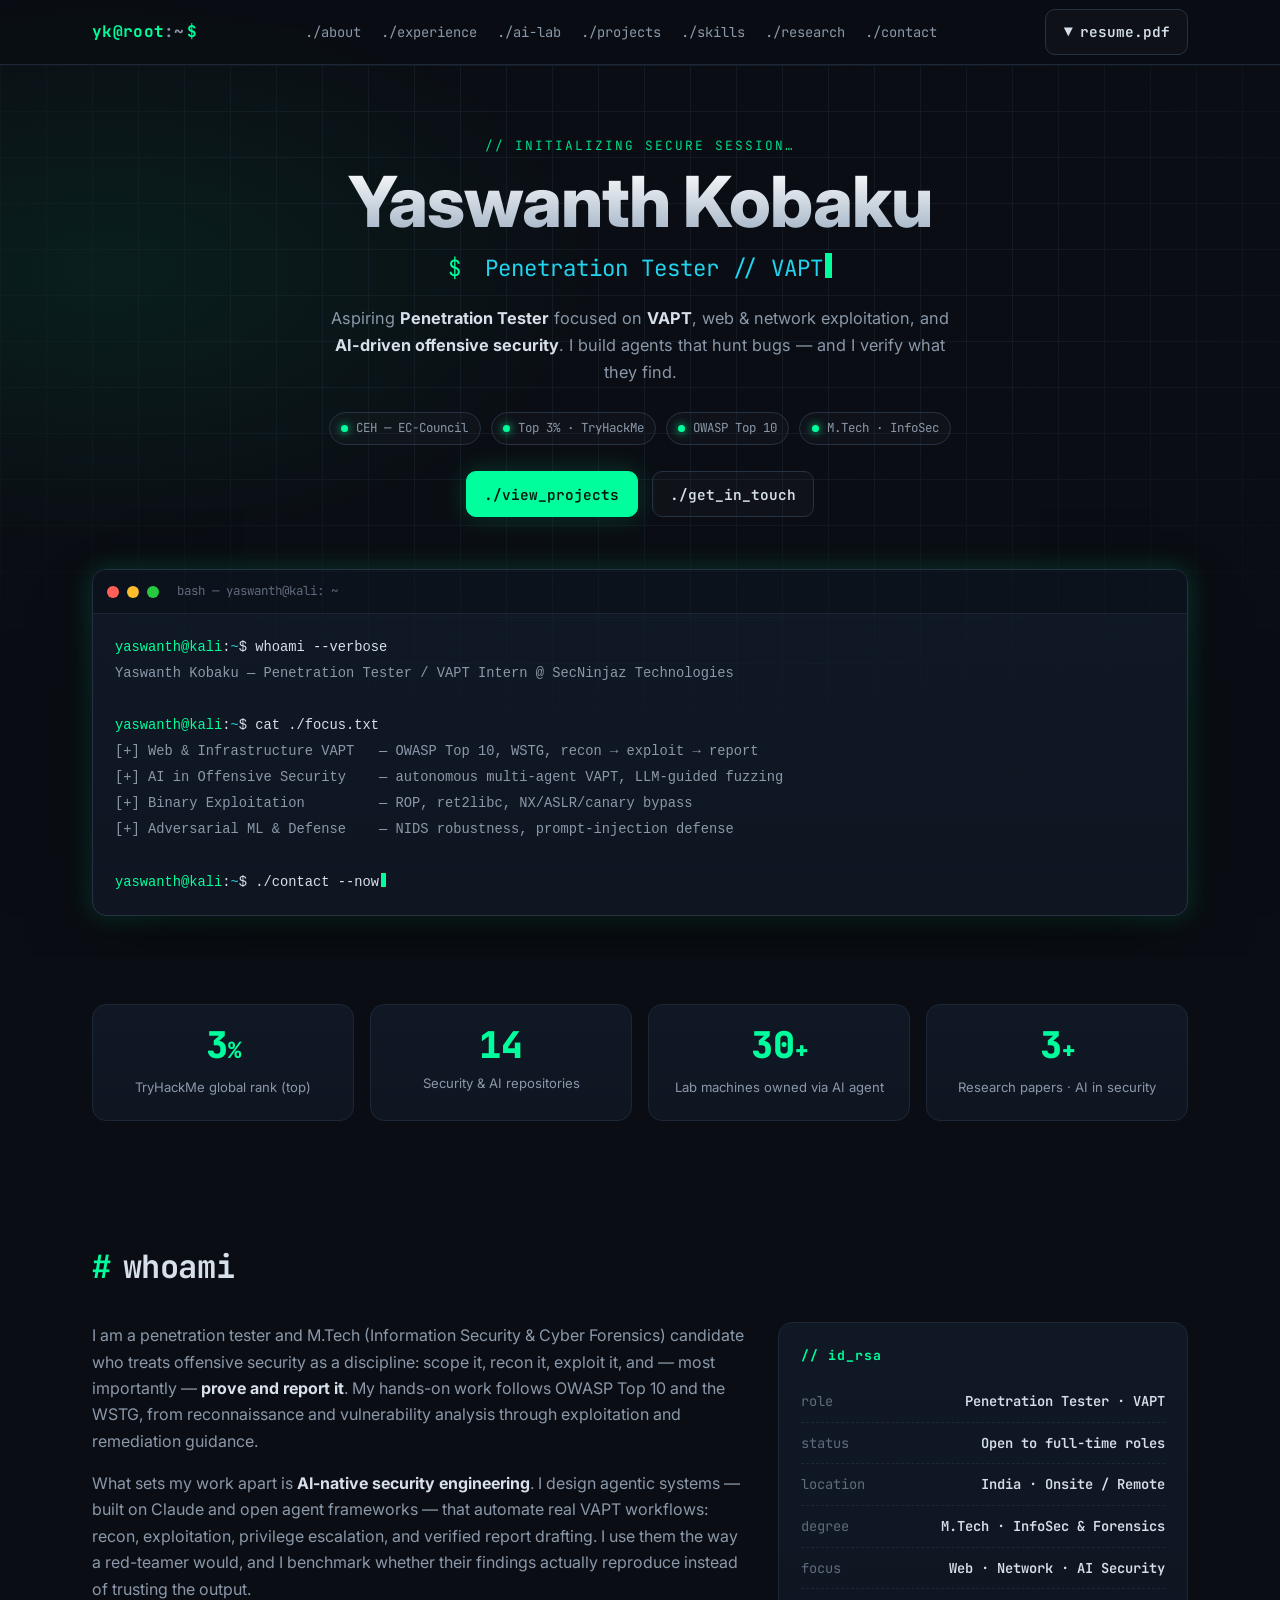
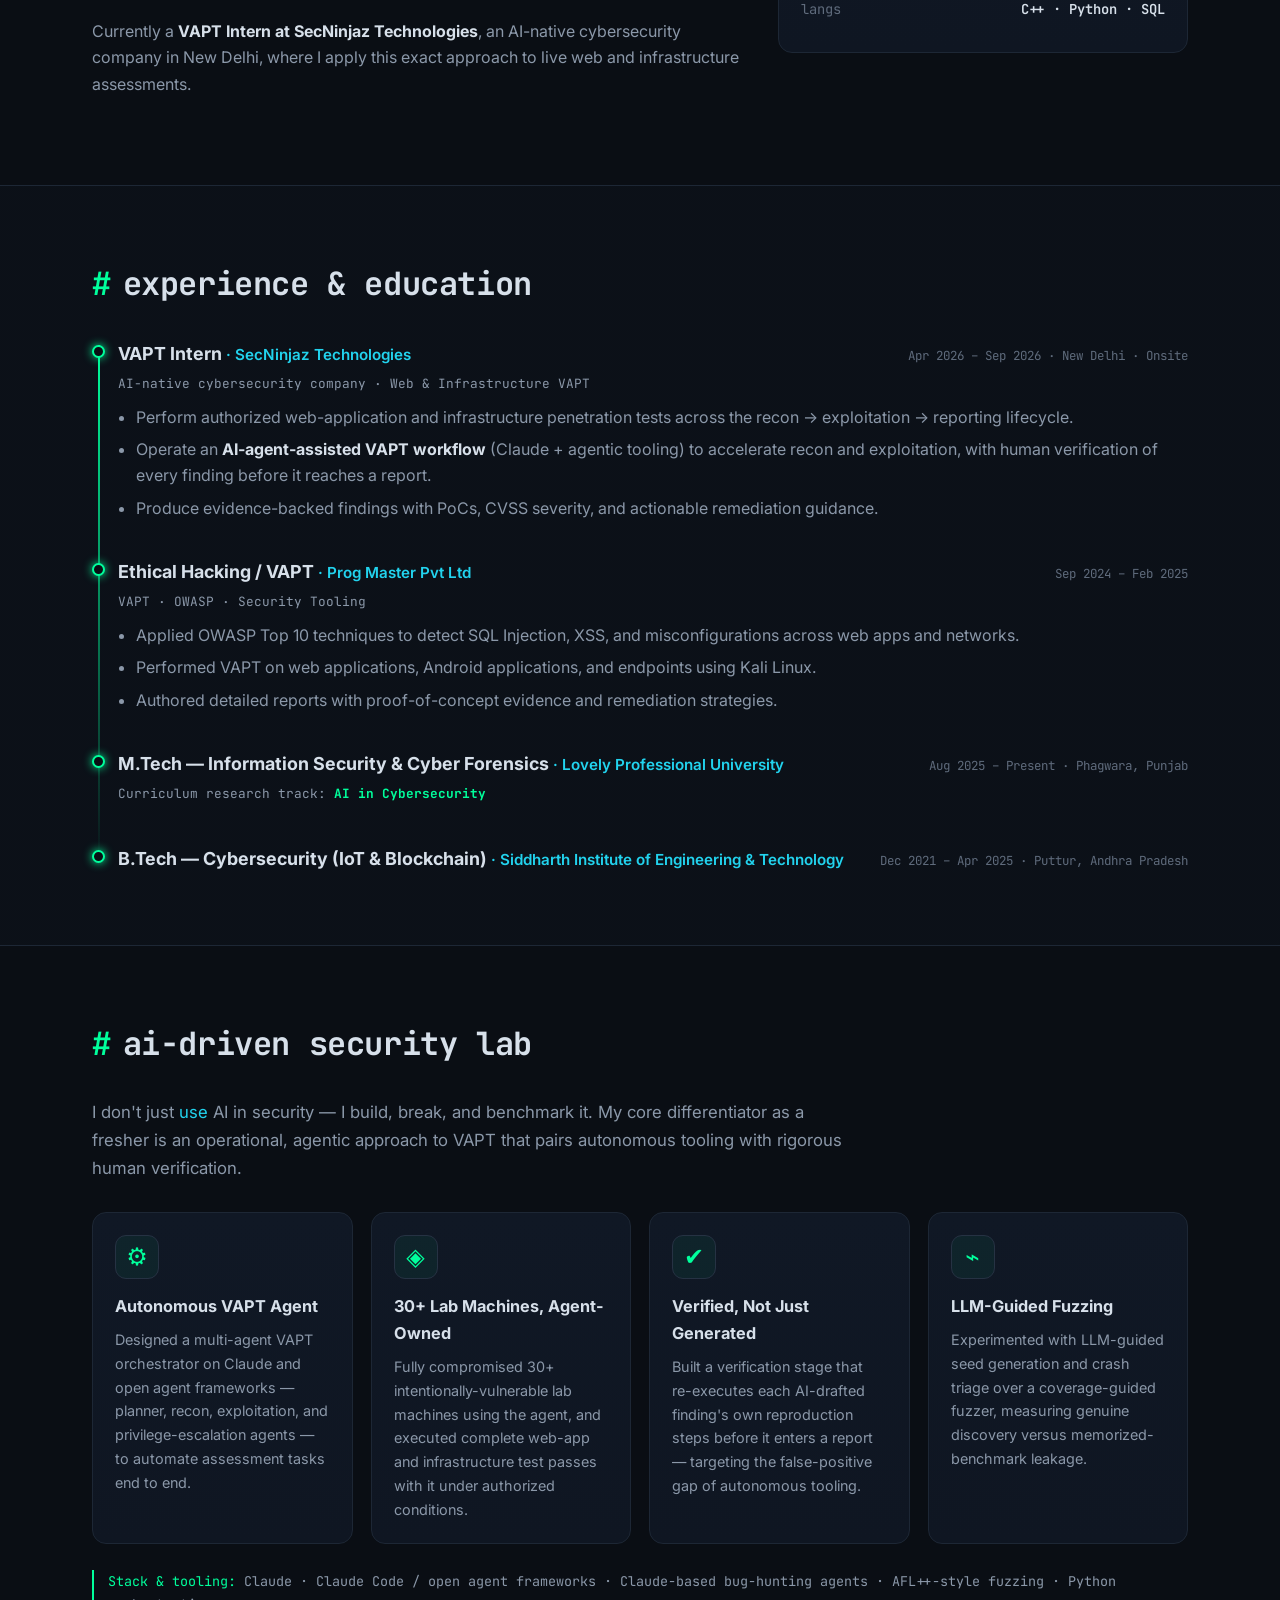
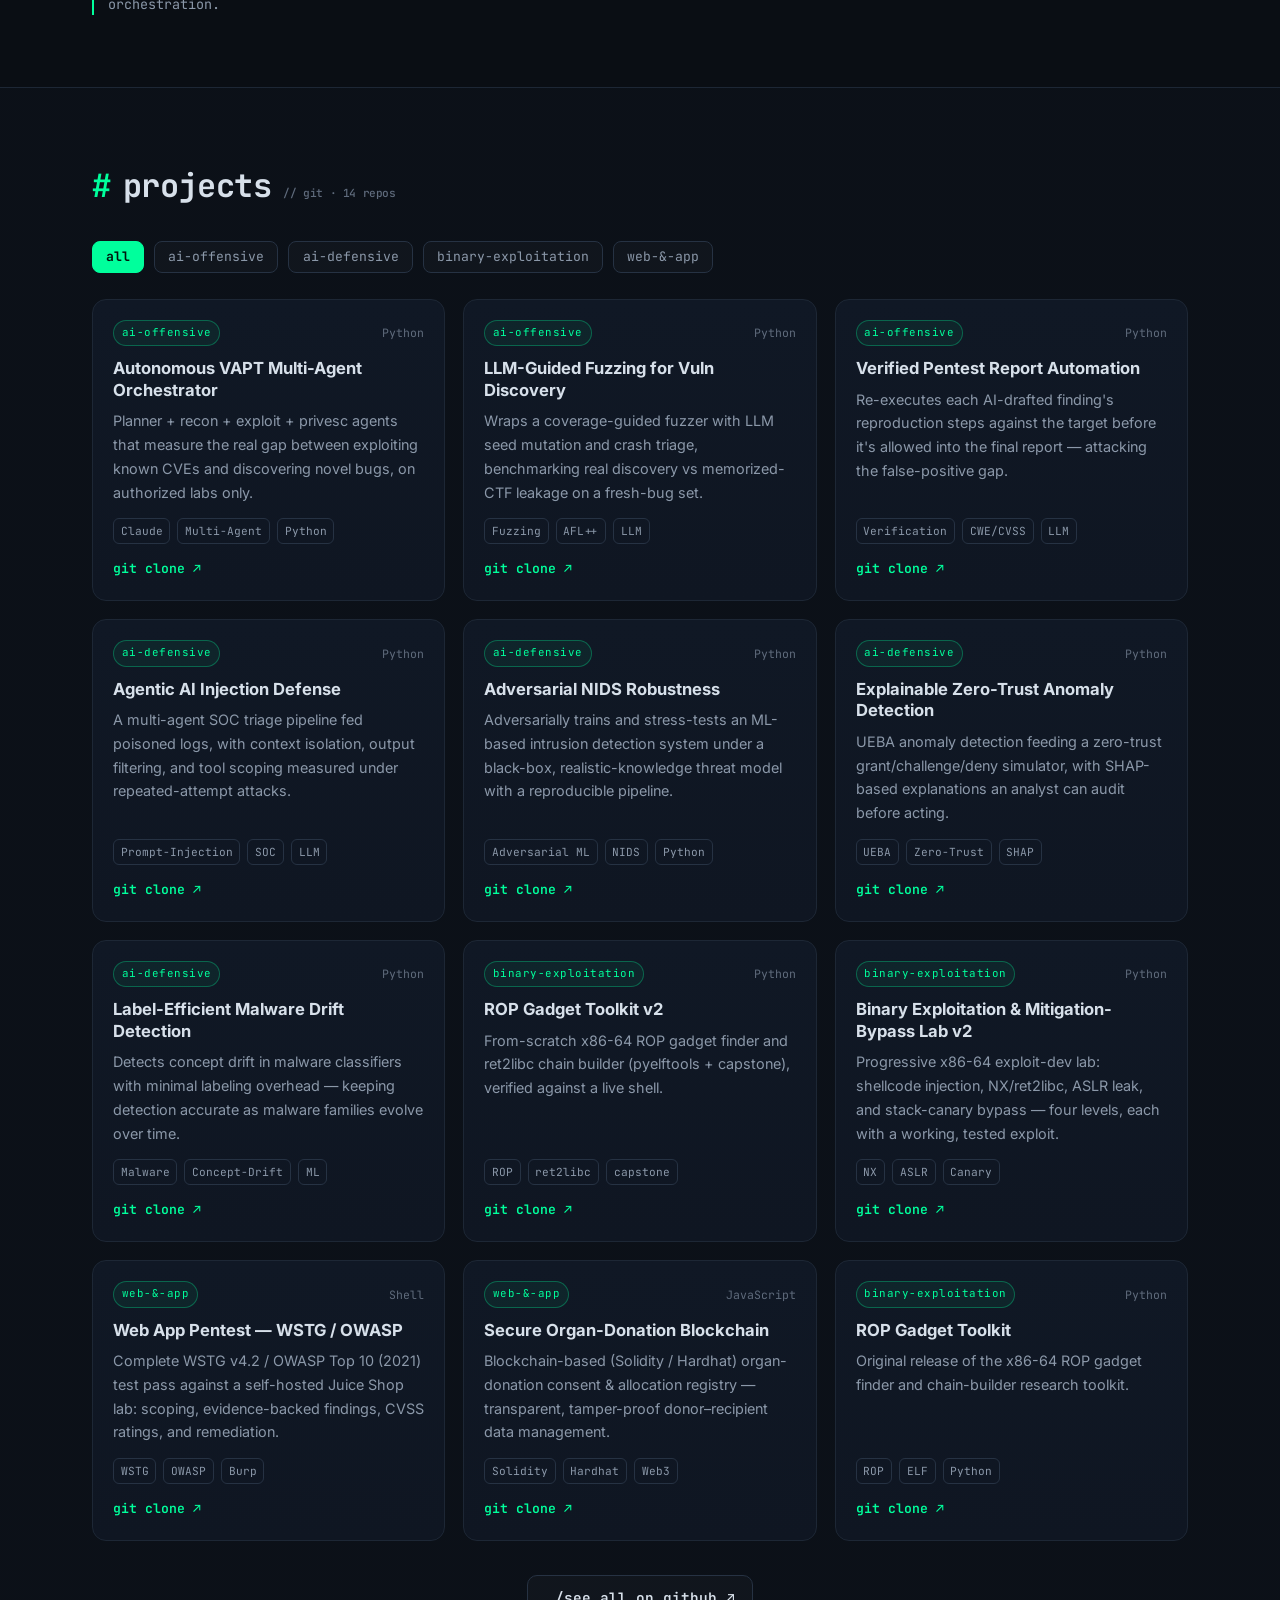
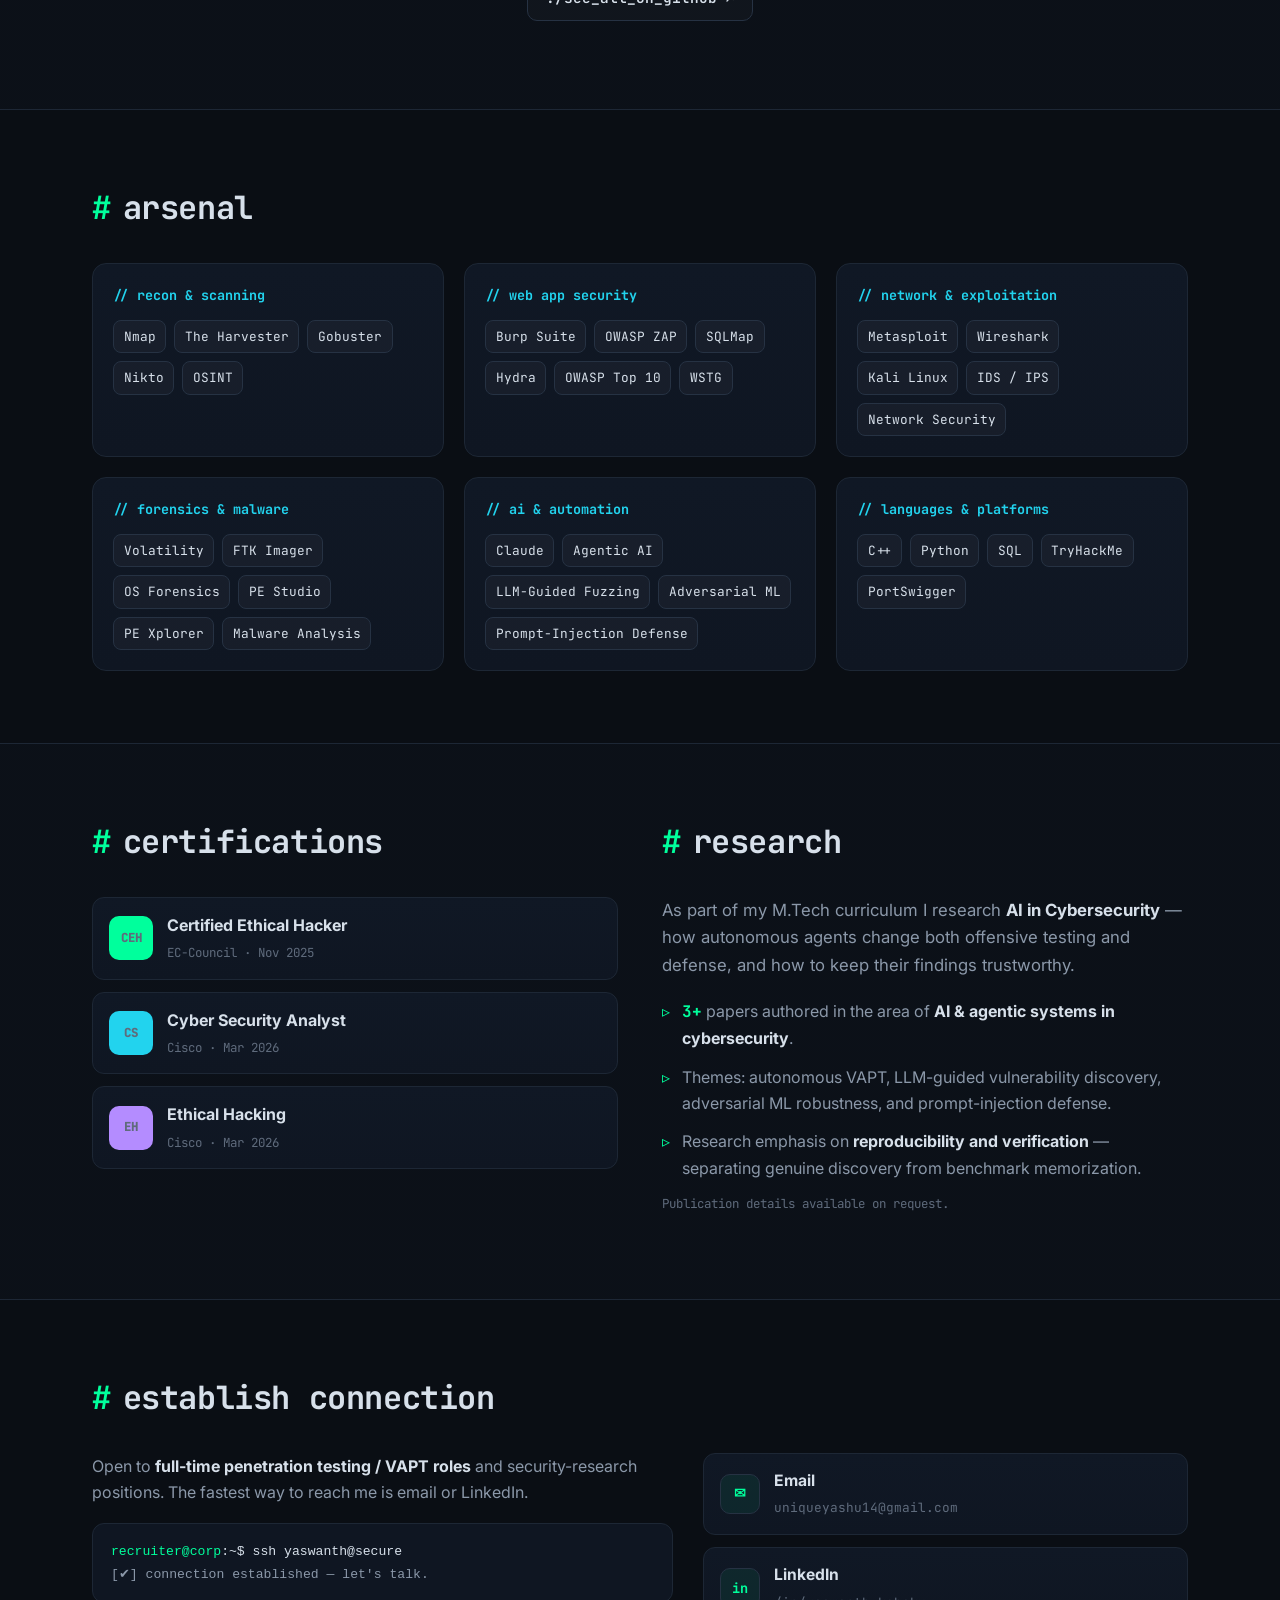
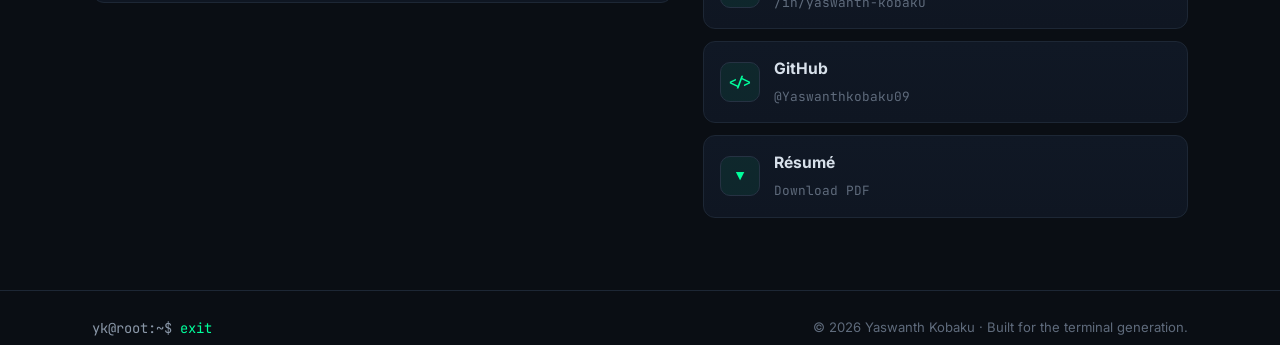
==== cyber/index.html @ 2289310d "Portfolio: professional (root) + cybersecurity (/cyber) versions Co-Authored-By: Claude Opus 4.8 <no" ====
<!DOCTYPE html>
<html lang="en">
<head>
  <meta charset="UTF-8" />
  <meta name="viewport" content="width=device-width, initial-scale=1.0, viewport-fit=cover" />
  <title>Yaswanth Kobaku — Penetration Tester &amp; AI Security Researcher</title>
  <meta name="description" content="Yaswanth Kobaku — Penetration Tester (VAPT) and AI security researcher. CEH, OWASP Top 10, web &amp; network exploitation, and autonomous AI-driven security tooling. Top 3% on TryHackMe." />
  <meta name="author" content="Yaswanth Kobaku" />
  <meta name="theme-color" content="#0a0e14" />
  <link rel="canonical" href="https://yaswanthkobaku.github.io/" />

  <!-- Open Graph / social preview -->
  <meta property="og:type" content="website" />
  <meta property="og:title" content="Yaswanth Kobaku — Penetration Tester &amp; AI Security Researcher" />
  <meta property="og:description" content="VAPT · OWASP Top 10 · Web &amp; Network Exploitation · Autonomous AI-driven security tooling. CEH certified, Top 3% on TryHackMe." />
  <meta property="og:url" content="https://yaswanthkobaku.github.io/" />
  <meta property="og:image" content="https://yaswanthkobaku.github.io/assets/img/og-cover.png" />
  <meta name="twitter:card" content="summary_large_image" />
  <meta name="twitter:title" content="Yaswanth Kobaku — Penetration Tester &amp; AI Security Researcher" />
  <meta name="twitter:description" content="VAPT · OWASP Top 10 · Web &amp; Network Exploitation · Autonomous AI-driven security tooling." />

  <link rel="icon" href="data:image/svg+xml,%3Csvg xmlns='http://www.w3.org/2000/svg' viewBox='0 0 100 100'%3E%3Crect width='100' height='100' rx='18' fill='%230a0e14'/%3E%3Ctext x='50' y='68' font-family='monospace' font-size='58' fill='%2300ff9c' text-anchor='middle'%3E&gt;_%3C/text%3E%3C/svg%3E" />

  <link rel="preconnect" href="https://fonts.googleapis.com" />
  <link rel="preconnect" href="https://fonts.gstatic.com" crossorigin />
  <link href="https://fonts.googleapis.com/css2?family=JetBrains+Mono:wght@400;500;700;800&family=Inter:wght@400;500;600;700;800&display=swap" rel="stylesheet" />
  <link rel="stylesheet" href="assets/css/style.css" />

  <script type="application/ld+json">
  {
    "@context": "https://schema.org",
    "@type": "Person",
    "name": "Yaswanth Kobaku",
    "jobTitle": "Penetration Tester (VAPT) & AI Security Researcher",
    "email": "mailto:uniqueyashu14@gmail.com",
    "url": "https://yaswanthkobaku.github.io/",
    "sameAs": [
      "https://www.linkedin.com/in/yaswanth-kobaku",
      "https://github.com/Yaswanthkobaku09"
    ],
    "knowsAbout": ["Penetration Testing", "VAPT", "OWASP Top 10", "Web Application Security", "Network Security", "AI Security", "Adversarial Machine Learning", "Malware Analysis", "Digital Forensics"],
    "alumniOf": ["Lovely Professional University", "Siddharth Institute of Engineering and Technology"]
  }
  </script>
</head>
<body>
  <a class="skip-link" href="#main">Skip to content</a>

  <!-- ===================== NAV ===================== -->
  <header class="nav" id="top">
    <div class="wrap nav__inner">
      <a class="brand" href="#top" aria-label="Home">
        <span class="brand__prompt">yk@root</span><span class="brand__sep">:</span><span class="brand__path">~</span><span class="brand__cursor" aria-hidden="true">$</span>
      </a>
      <nav class="nav__links" aria-label="Primary">
        <a href="#about">./about</a>
        <a href="#experience">./experience</a>
        <a href="#ai">./ai-lab</a>
        <a href="#projects">./projects</a>
        <a href="#skills">./skills</a>
        <a href="#research">./research</a>
        <a href="#contact">./contact</a>
      </nav>
      <div class="nav__cta">
        <a class="btn btn--ghost" href="assets/Yaswanth-Kobaku-Resume.pdf" download>
          <span aria-hidden="true">▼</span> resume.pdf
        </a>
        <button class="nav__toggle" id="navToggle" aria-label="Toggle menu" aria-expanded="false">
          <span></span><span></span><span></span>
        </button>
      </div>
    </div>
  </header>

  <main id="main">
    <!-- ===================== HERO ===================== -->
    <section class="hero" id="hero">
      <div class="hero__grid" aria-hidden="true"></div>
      <div class="wrap hero__inner">
        <p class="hero__eyebrow">// initializing secure session…</p>
        <h1 class="hero__name">Yaswanth&nbsp;Kobaku</h1>
        <p class="hero__role">
          <span class="prompt">$</span>
          <span id="typed" class="typed"></span><span class="caret" aria-hidden="true"></span>
        </p>
        <p class="hero__tag">
          Aspiring <strong>Penetration Tester</strong> focused on <strong>VAPT</strong>, web &amp; network
          exploitation, and <strong>AI-driven offensive security</strong>. I build agents that hunt bugs — and I verify what they find.
        </p>

        <div class="hero__badges">
          <span class="chip"><span class="chip__dot"></span> CEH — EC-Council</span>
          <span class="chip"><span class="chip__dot"></span> Top 3% · TryHackMe</span>
          <span class="chip"><span class="chip__dot"></span> OWASP Top 10</span>
          <span class="chip"><span class="chip__dot"></span> M.Tech · InfoSec</span>
        </div>

        <div class="hero__actions">
          <a class="btn btn--primary" href="#projects">./view_projects</a>
          <a class="btn btn--ghost" href="#contact">./get_in_touch</a>
        </div>
      </div>

      <!-- terminal card -->
      <div class="wrap">
        <div class="term" role="img" aria-label="Terminal showing a whoami command and its output">
          <div class="term__bar">
            <span class="term__dot term__dot--r"></span>
            <span class="term__dot term__dot--y"></span>
            <span class="term__dot term__dot--g"></span>
            <span class="term__title">bash — yaswanth@kali: ~</span>
          </div>
          <pre class="term__body"><code><span class="c-prompt">yaswanth@kali</span>:<span class="c-path">~</span>$ whoami --verbose
<span class="c-out">Yaswanth Kobaku — Penetration Tester / VAPT Intern @ SecNinjaz Technologies</span>

<span class="c-prompt">yaswanth@kali</span>:<span class="c-path">~</span>$ cat ./focus.txt
<span class="c-out">[+] Web &amp; Infrastructure VAPT   — OWASP Top 10, WSTG, recon → exploit → report
[+] AI in Offensive Security    — autonomous multi-agent VAPT, LLM-guided fuzzing
[+] Binary Exploitation         — ROP, ret2libc, NX/ASLR/canary bypass
[+] Adversarial ML &amp; Defense    — NIDS robustness, prompt-injection defense</span>

<span class="c-prompt">yaswanth@kali</span>:<span class="c-path">~</span>$ ./contact --now<span class="caret caret--inline" aria-hidden="true"></span></code></pre>
        </div>
      </div>
    </section>

    <!-- ===================== STATS ===================== -->
    <section class="stats wrap" aria-label="Key statistics">
      <div class="stat"><span class="stat__num" data-count="3">0</span><span class="stat__pct">%</span><span class="stat__label">TryHackMe global rank (top)</span></div>
      <div class="stat"><span class="stat__num" data-count="14">0</span><span class="stat__label">Security &amp; AI repositories</span></div>
      <div class="stat"><span class="stat__num" data-count="30">0</span><span class="stat__plus">+</span><span class="stat__label">Lab machines owned via AI agent</span></div>
      <div class="stat"><span class="stat__num" data-count="3">0</span><span class="stat__plus">+</span><span class="stat__label">Research papers · AI in security</span></div>
    </section>

    <!-- ===================== ABOUT ===================== -->
    <section class="section" id="about">
      <div class="wrap">
        <h2 class="h2"><span class="h2__hash">#</span> whoami</h2>
        <div class="about">
          <div class="about__body">
            <p>
              I am a penetration tester and M.Tech (Information Security &amp; Cyber Forensics) candidate who
              treats offensive security as a discipline: scope it, recon it, exploit it, and — most
              importantly — <strong>prove and report it</strong>. My hands-on work follows OWASP Top 10 and the
              WSTG, from reconnaissance and vulnerability analysis through exploitation and remediation guidance.
            </p>
            <p>
              What sets my work apart is <strong>AI-native security engineering</strong>. I design agentic
              systems — built on Claude and open agent frameworks — that automate real VAPT workflows: recon,
              exploitation, privilege escalation, and verified report drafting. I use them the way a red-teamer
              would, and I benchmark whether their findings actually reproduce instead of trusting the output.
            </p>
            <p>
              Currently a <strong>VAPT Intern at SecNinjaz Technologies</strong>, an AI-native cybersecurity
              company in New Delhi, where I apply this exact approach to live web and infrastructure assessments.
            </p>
          </div>
          <aside class="about__card" aria-label="Quick facts">
            <h3 class="about__card-title">// id_rsa</h3>
            <ul class="kv">
              <li><span>role</span><b>Penetration Tester · VAPT</b></li>
              <li><span>status</span><b>Open to full-time roles</b></li>
              <li><span>location</span><b>India · Onsite / Remote</b></li>
              <li><span>degree</span><b>M.Tech · InfoSec &amp; Forensics</b></li>
              <li><span>focus</span><b>Web · Network · AI Security</b></li>
              <li><span>langs</span><b>C++ · Python · SQL</b></li>
            </ul>
          </aside>
        </div>
      </div>
    </section>

    <!-- ===================== EXPERIENCE ===================== -->
    <section class="section section--alt" id="experience">
      <div class="wrap">
        <h2 class="h2"><span class="h2__hash">#</span> experience &amp; education</h2>
        <div class="timeline">
          <article class="tl">
            <div class="tl__dot"></div>
            <div class="tl__head">
              <h3>VAPT Intern <span class="tl__at">· SecNinjaz Technologies</span></h3>
              <span class="tl__when">Apr 2026 – Sep 2026 · New Delhi · Onsite</span>
            </div>
            <p class="tl__meta">AI-native cybersecurity company · Web &amp; Infrastructure VAPT</p>
            <ul class="tl__list">
              <li>Perform authorized web-application and infrastructure penetration tests across the recon → exploitation → reporting lifecycle.</li>
              <li>Operate an <strong>AI-agent-assisted VAPT workflow</strong> (Claude + agentic tooling) to accelerate recon and exploitation, with human verification of every finding before it reaches a report.</li>
              <li>Produce evidence-backed findings with PoCs, CVSS severity, and actionable remediation guidance.</li>
            </ul>
          </article>

          <article class="tl">
            <div class="tl__dot"></div>
            <div class="tl__head">
              <h3>Ethical Hacking / VAPT <span class="tl__at">· Prog Master Pvt Ltd</span></h3>
              <span class="tl__when">Sep 2024 – Feb 2025</span>
            </div>
            <p class="tl__meta">VAPT · OWASP · Security Tooling</p>
            <ul class="tl__list">
              <li>Applied OWASP Top 10 techniques to detect SQL Injection, XSS, and misconfigurations across web apps and networks.</li>
              <li>Performed VAPT on web applications, Android applications, and endpoints using Kali Linux.</li>
              <li>Authored detailed reports with proof-of-concept evidence and remediation strategies.</li>
            </ul>
          </article>

          <article class="tl">
            <div class="tl__dot"></div>
            <div class="tl__head">
              <h3>M.Tech — Information Security &amp; Cyber Forensics <span class="tl__at">· Lovely Professional University</span></h3>
              <span class="tl__when">Aug 2025 – Present · Phagwara, Punjab</span>
            </div>
            <p class="tl__meta">Curriculum research track: <strong>AI in Cybersecurity</strong></p>
          </article>

          <article class="tl">
            <div class="tl__dot"></div>
            <div class="tl__head">
              <h3>B.Tech — Cybersecurity (IoT &amp; Blockchain) <span class="tl__at">· Siddharth Institute of Engineering &amp; Technology</span></h3>
              <span class="tl__when">Dec 2021 – Apr 2025 · Puttur, Andhra Pradesh</span>
            </div>
          </article>
        </div>
      </div>
    </section>

    <!-- ===================== AI LAB ===================== -->
    <section class="section" id="ai">
      <div class="wrap">
        <h2 class="h2"><span class="h2__hash">#</span> ai-driven security lab</h2>
        <p class="section__lead">
          I don't just <em>use</em> AI in security — I build, break, and benchmark it. My core differentiator as a
          fresher is an operational, agentic approach to VAPT that pairs autonomous tooling with rigorous human verification.
        </p>
        <div class="ai-grid">
          <div class="ai-card">
            <div class="ai-card__icon">⚙</div>
            <h3>Autonomous VAPT Agent</h3>
            <p>Designed a multi-agent VAPT orchestrator on Claude and open agent frameworks — planner, recon, exploitation, and privilege-escalation agents — to automate assessment tasks end to end.</p>
          </div>
          <div class="ai-card">
            <div class="ai-card__icon">◈</div>
            <h3>30+ Lab Machines, Agent-Owned</h3>
            <p>Fully compromised 30+ intentionally-vulnerable lab machines using the agent, and executed complete web-app and infrastructure test passes with it under authorized conditions.</p>
          </div>
          <div class="ai-card">
            <div class="ai-card__icon">✔</div>
            <h3>Verified, Not Just Generated</h3>
            <p>Built a verification stage that re-executes each AI-drafted finding's own reproduction steps before it enters a report — targeting the false-positive gap of autonomous tooling.</p>
          </div>
          <div class="ai-card">
            <div class="ai-card__icon">⌁</div>
            <h3>LLM-Guided Fuzzing</h3>
            <p>Experimented with LLM-guided seed generation and crash triage over a coverage-guided fuzzer, measuring genuine discovery versus memorized-benchmark leakage.</p>
          </div>
        </div>
        <p class="ai-note">
          <span class="ai-note__k">Stack &amp; tooling:</span> Claude · Claude Code / open agent frameworks ·
          Claude-based bug-hunting agents · AFL++-style fuzzing · Python orchestration.
        </p>
      </div>
    </section>

    <!-- ===================== PROJECTS ===================== -->
    <section class="section section--alt" id="projects">
      <div class="wrap">
        <h2 class="h2"><span class="h2__hash">#</span> projects <span class="h2__count">// git · 14 repos</span></h2>

        <div class="filters" role="tablist" aria-label="Filter projects">
          <button class="filter is-active" data-filter="all" role="tab" aria-selected="true">all</button>
          <button class="filter" data-filter="offensive" role="tab" aria-selected="false">ai-offensive</button>
          <button class="filter" data-filter="defensive" role="tab" aria-selected="false">ai-defensive</button>
          <button class="filter" data-filter="pwn" role="tab" aria-selected="false">binary-exploitation</button>
          <button class="filter" data-filter="web" role="tab" aria-selected="false">web-&amp;-app</button>
        </div>

        <div class="cards" id="cards">
          <!-- AI Offensive -->
          <article class="card" data-cat="offensive">
            <div class="card__top"><span class="card__tag">ai-offensive</span><span class="card__lang">Python</span></div>
            <h3 class="card__title">Autonomous VAPT Multi-Agent Orchestrator</h3>
            <p class="card__desc">Planner + recon + exploit + privesc agents that measure the real gap between exploiting known CVEs and discovering novel bugs, on authorized labs only.</p>
            <ul class="card__stack"><li>Claude</li><li>Multi-Agent</li><li>Python</li></ul>
            <a class="card__link" href="https://github.com/Yaswanthkobaku09/autonomous-vapt-multiagent-orchestrator" target="_blank" rel="noopener">git clone ↗</a>
          </article>

          <article class="card" data-cat="offensive">
            <div class="card__top"><span class="card__tag">ai-offensive</span><span class="card__lang">Python</span></div>
            <h3 class="card__title">LLM-Guided Fuzzing for Vuln Discovery</h3>
            <p class="card__desc">Wraps a coverage-guided fuzzer with LLM seed mutation and crash triage, benchmarking real discovery vs memorized-CTF leakage on a fresh-bug set.</p>
            <ul class="card__stack"><li>Fuzzing</li><li>AFL++</li><li>LLM</li></ul>
            <a class="card__link" href="https://github.com/Yaswanthkobaku09/llm-guided-fuzzing-discovery" target="_blank" rel="noopener">git clone ↗</a>
          </article>

          <article class="card" data-cat="offensive">
            <div class="card__top"><span class="card__tag">ai-offensive</span><span class="card__lang">Python</span></div>
            <h3 class="card__title">Verified Pentest Report Automation</h3>
            <p class="card__desc">Re-executes each AI-drafted finding's reproduction steps against the target before it's allowed into the final report — attacking the false-positive gap.</p>
            <ul class="card__stack"><li>Verification</li><li>CWE/CVSS</li><li>LLM</li></ul>
            <a class="card__link" href="https://github.com/Yaswanthkobaku09/verified-pentest-report-automation" target="_blank" rel="noopener">git clone ↗</a>
          </article>

          <article class="card" data-cat="defensive">
            <div class="card__top"><span class="card__tag">ai-defensive</span><span class="card__lang">Python</span></div>
            <h3 class="card__title">Agentic AI Injection Defense</h3>
            <p class="card__desc">A multi-agent SOC triage pipeline fed poisoned logs, with context isolation, output filtering, and tool scoping measured under repeated-attempt attacks.</p>
            <ul class="card__stack"><li>Prompt-Injection</li><li>SOC</li><li>LLM</li></ul>
            <a class="card__link" href="https://github.com/Yaswanthkobaku09/agentic-ai-injection-defense" target="_blank" rel="noopener">git clone ↗</a>
          </article>

          <!-- AI Defensive -->
          <article class="card" data-cat="defensive">
            <div class="card__top"><span class="card__tag">ai-defensive</span><span class="card__lang">Python</span></div>
            <h3 class="card__title">Adversarial NIDS Robustness</h3>
            <p class="card__desc">Adversarially trains and stress-tests an ML-based intrusion detection system under a black-box, realistic-knowledge threat model with a reproducible pipeline.</p>
            <ul class="card__stack"><li>Adversarial ML</li><li>NIDS</li><li>Python</li></ul>
            <a class="card__link" href="https://github.com/Yaswanthkobaku09/adversarial-nids-robustness" target="_blank" rel="noopener">git clone ↗</a>
          </article>

          <article class="card" data-cat="defensive">
            <div class="card__top"><span class="card__tag">ai-defensive</span><span class="card__lang">Python</span></div>
            <h3 class="card__title">Explainable Zero-Trust Anomaly Detection</h3>
            <p class="card__desc">UEBA anomaly detection feeding a zero-trust grant/challenge/deny simulator, with SHAP-based explanations an analyst can audit before acting.</p>
            <ul class="card__stack"><li>UEBA</li><li>Zero-Trust</li><li>SHAP</li></ul>
            <a class="card__link" href="https://github.com/Yaswanthkobaku09/explainable-zero-trust-anomaly" target="_blank" rel="noopener">git clone ↗</a>
          </article>

          <article class="card" data-cat="defensive">
            <div class="card__top"><span class="card__tag">ai-defensive</span><span class="card__lang">Python</span></div>
            <h3 class="card__title">Label-Efficient Malware Drift Detection</h3>
            <p class="card__desc">Detects concept drift in malware classifiers with minimal labeling overhead — keeping detection accurate as malware families evolve over time.</p>
            <ul class="card__stack"><li>Malware</li><li>Concept-Drift</li><li>ML</li></ul>
            <a class="card__link" href="https://github.com/Yaswanthkobaku09/label-efficient-malware-drift-detection" target="_blank" rel="noopener">git clone ↗</a>
          </article>

          <!-- Binary Exploitation -->
          <article class="card" data-cat="pwn">
            <div class="card__top"><span class="card__tag">binary-exploitation</span><span class="card__lang">Python</span></div>
            <h3 class="card__title">ROP Gadget Toolkit v2</h3>
            <p class="card__desc">From-scratch x86-64 ROP gadget finder and ret2libc chain builder (pyelftools + capstone), verified against a live shell.</p>
            <ul class="card__stack"><li>ROP</li><li>ret2libc</li><li>capstone</li></ul>
            <a class="card__link" href="https://github.com/Yaswanthkobaku09/rop-gadget-toolkit-v2" target="_blank" rel="noopener">git clone ↗</a>
          </article>

          <article class="card" data-cat="pwn">
            <div class="card__top"><span class="card__tag">binary-exploitation</span><span class="card__lang">Python</span></div>
            <h3 class="card__title">Binary Exploitation &amp; Mitigation-Bypass Lab v2</h3>
            <p class="card__desc">Progressive x86-64 exploit-dev lab: shellcode injection, NX/ret2libc, ASLR leak, and stack-canary bypass — four levels, each with a working, tested exploit.</p>
            <ul class="card__stack"><li>NX</li><li>ASLR</li><li>Canary</li></ul>
            <a class="card__link" href="https://github.com/Yaswanthkobaku09/binary-exploitation-mitigation-bypass-lab-v2" target="_blank" rel="noopener">git clone ↗</a>
          </article>

          <!-- Web & App -->
          <article class="card" data-cat="web">
            <div class="card__top"><span class="card__tag">web-&amp;-app</span><span class="card__lang">Shell</span></div>
            <h3 class="card__title">Web App Pentest — WSTG / OWASP</h3>
            <p class="card__desc">Complete WSTG v4.2 / OWASP Top 10 (2021) test pass against a self-hosted Juice Shop lab: scoping, evidence-backed findings, CVSS ratings, and remediation.</p>
            <ul class="card__stack"><li>WSTG</li><li>OWASP</li><li>Burp</li></ul>
            <a class="card__link" href="https://github.com/Yaswanthkobaku09/web-app-pentest-wstg-owasp" target="_blank" rel="noopener">git clone ↗</a>
          </article>

          <article class="card" data-cat="web">
            <div class="card__top"><span class="card__tag">web-&amp;-app</span><span class="card__lang">JavaScript</span></div>
            <h3 class="card__title">Secure Organ-Donation Blockchain</h3>
            <p class="card__desc">Blockchain-based (Solidity / Hardhat) organ-donation consent &amp; allocation registry — transparent, tamper-proof donor–recipient data management.</p>
            <ul class="card__stack"><li>Solidity</li><li>Hardhat</li><li>Web3</li></ul>
            <a class="card__link" href="https://github.com/Yaswanthkobaku09/secure-organ-donation-blockchain" target="_blank" rel="noopener">git clone ↗</a>
          </article>

          <article class="card" data-cat="pwn">
            <div class="card__top"><span class="card__tag">binary-exploitation</span><span class="card__lang">Python</span></div>
            <h3 class="card__title">ROP Gadget Toolkit</h3>
            <p class="card__desc">Original release of the x86-64 ROP gadget finder and chain-builder research toolkit.</p>
            <ul class="card__stack"><li>ROP</li><li>ELF</li><li>Python</li></ul>
            <a class="card__link" href="https://github.com/Yaswanthkobaku09/rop-gadget-toolkit" target="_blank" rel="noopener">git clone ↗</a>
          </article>
        </div>

        <p class="projects__more">
          <a class="btn btn--ghost" href="https://github.com/Yaswanthkobaku09" target="_blank" rel="noopener">./see_all_on_github ↗</a>
        </p>
      </div>
    </section>

    <!-- ===================== SKILLS ===================== -->
    <section class="section" id="skills">
      <div class="wrap">
        <h2 class="h2"><span class="h2__hash">#</span> arsenal</h2>
        <div class="skills">
          <div class="skillcol">
            <h3 class="skillcol__h">// recon &amp; scanning</h3>
            <ul class="taglist">
              <li>Nmap</li><li>The Harvester</li><li>Gobuster</li><li>Nikto</li><li>OSINT</li>
            </ul>
          </div>
          <div class="skillcol">
            <h3 class="skillcol__h">// web app security</h3>
            <ul class="taglist">
              <li>Burp Suite</li><li>OWASP ZAP</li><li>SQLMap</li><li>Hydra</li><li>OWASP Top 10</li><li>WSTG</li>
            </ul>
          </div>
          <div class="skillcol">
            <h3 class="skillcol__h">// network &amp; exploitation</h3>
            <ul class="taglist">
              <li>Metasploit</li><li>Wireshark</li><li>Kali Linux</li><li>IDS / IPS</li><li>Network Security</li>
            </ul>
          </div>
          <div class="skillcol">
            <h3 class="skillcol__h">// forensics &amp; malware</h3>
            <ul class="taglist">
              <li>Volatility</li><li>FTK Imager</li><li>OS Forensics</li><li>PE Studio</li><li>PE Xplorer</li><li>Malware Analysis</li>
            </ul>
          </div>
          <div class="skillcol">
            <h3 class="skillcol__h">// ai &amp; automation</h3>
            <ul class="taglist">
              <li>Claude</li><li>Agentic AI</li><li>LLM-Guided Fuzzing</li><li>Adversarial ML</li><li>Prompt-Injection Defense</li>
            </ul>
          </div>
          <div class="skillcol">
            <h3 class="skillcol__h">// languages &amp; platforms</h3>
            <ul class="taglist">
              <li>C++</li><li>Python</li><li>SQL</li><li>TryHackMe</li><li>PortSwigger</li>
            </ul>
          </div>
        </div>
      </div>
    </section>

    <!-- ===================== CERTS + RESEARCH ===================== -->
    <section class="section section--alt" id="research">
      <div class="wrap two-col">
        <div>
          <h2 class="h2"><span class="h2__hash">#</span> certifications</h2>
          <ul class="certs">
            <li>
              <span class="certs__badge">CEH</span>
              <div><b>Certified Ethical Hacker</b><span>EC-Council · Nov 2025</span></div>
            </li>
            <li>
              <span class="certs__badge">CS</span>
              <div><b>Cyber Security Analyst</b><span>Cisco · Mar 2026</span></div>
            </li>
            <li>
              <span class="certs__badge">EH</span>
              <div><b>Ethical Hacking</b><span>Cisco · Mar 2026</span></div>
            </li>
          </ul>
        </div>
        <div>
          <h2 class="h2"><span class="h2__hash">#</span> research</h2>
          <p class="section__lead section__lead--tight">
            As part of my M.Tech curriculum I research <strong>AI in Cybersecurity</strong> — how autonomous
            agents change both offensive testing and defense, and how to keep their findings trustworthy.
          </p>
          <ul class="research">
            <li><span class="research__k">3+</span> papers authored in the area of <b>AI &amp; agentic systems in cybersecurity</b>.</li>
            <li>Themes: autonomous VAPT, LLM-guided vulnerability discovery, adversarial ML robustness, and prompt-injection defense.</li>
            <li>Research emphasis on <b>reproducibility and verification</b> — separating genuine discovery from benchmark memorization.</li>
          </ul>
          <p class="research__note">Publication details available on request.</p>
        </div>
      </div>
    </section>

    <!-- ===================== CONTACT ===================== -->
    <section class="section" id="contact">
      <div class="wrap">
        <h2 class="h2"><span class="h2__hash">#</span> establish connection</h2>
        <div class="contact">
          <div class="contact__intro">
            <p>
              Open to <strong>full-time penetration testing / VAPT roles</strong> and security-research positions.
              The fastest way to reach me is email or LinkedIn.
            </p>
            <pre class="contact__term"><code><span class="c-prompt">recruiter@corp</span>:~$ ssh yaswanth@secure
<span class="c-out">[✔] connection established — let's talk.</span></code></pre>
          </div>
          <div class="contact__links">
            <a class="contact__row" href="mailto:uniqueyashu14@gmail.com">
              <span class="contact__ico">✉</span>
              <span><b>Email</b><i>uniqueyashu14@gmail.com</i></span>
            </a>
            <a class="contact__row" href="https://www.linkedin.com/in/yaswanth-kobaku" target="_blank" rel="noopener">
              <span class="contact__ico">in</span>
              <span><b>LinkedIn</b><i>/in/yaswanth-kobaku</i></span>
            </a>
            <a class="contact__row" href="https://github.com/Yaswanthkobaku09" target="_blank" rel="noopener">
              <span class="contact__ico">&lt;/&gt;</span>
              <span><b>GitHub</b><i>@Yaswanthkobaku09</i></span>
            </a>
            <a class="contact__row" href="assets/Yaswanth-Kobaku-Resume.pdf" download>
              <span class="contact__ico">▼</span>
              <span><b>Résumé</b><i>Download PDF</i></span>
            </a>
          </div>
        </div>
      </div>
    </section>
  </main>

  <footer class="footer">
    <div class="wrap footer__inner">
      <span class="footer__brand">yk@root:~$ <span class="footer__q">exit</span></span>
      <span class="footer__copy">© <span id="year"></span> Yaswanth Kobaku · Built for the terminal generation.</span>
    </div>
  </footer>

  <script src="assets/js/main.js" defer></script>
</body>
</html>
---- cyber/assets/css/style.css ----
/* =========================================================
   Yaswanth Kobaku — Portfolio
   Theme: dark "hacker terminal" · neon green accent
   ========================================================= */
:root{
  --bg:        #0a0e14;
  --bg-2:      #0d131c;
  --panel:     #101825;
  --panel-2:   #0f1622;
  --line:      #1d2735;
  --line-2:    #263243;
  --txt:       #d7e0ea;
  --txt-dim:   #8b98a9;
  --txt-faint: #5f6b7c;
  --acc:       #00ff9c;   /* neon green */
  --acc-2:     #22d3ee;   /* cyan */
  --acc-3:     #b48cff;   /* violet */
  --warn:      #ffcc55;
  --red:       #ff5f6d;
  --mono:      "JetBrains Mono", ui-monospace, SFMono-Regular, Menlo, monospace;
  --sans:      "Inter", system-ui, -apple-system, Segoe UI, Roboto, sans-serif;
  --maxw:      1140px;
  --r:         14px;
  --glow:      0 0 24px rgba(0,255,156,.18);
  color-scheme: dark;
}

*{box-sizing:border-box}
html{scroll-behavior:smooth}
body{
  margin:0;
  background:
    radial-gradient(1100px 600px at 82% -8%, rgba(34,211,238,.08), transparent 60%),
    radial-gradient(900px 500px at 8% 4%, rgba(0,255,156,.07), transparent 55%),
    var(--bg);
  color:var(--txt);
  font-family:var(--sans);
  font-size:16px;
  line-height:1.65;
  -webkit-font-smoothing:antialiased;
  overflow-x:hidden;
}
img{max-width:100%}
a{color:inherit;text-decoration:none}
[hidden]{display:none!important}

.wrap{width:100%;max-width:var(--maxw);margin-inline:auto;padding-inline:22px}

.skip-link{
  position:absolute;left:-999px;top:0;z-index:100;
  background:var(--acc);color:#00120b;padding:10px 16px;border-radius:0 0 8px 0;font-family:var(--mono);font-weight:700;
}
.skip-link:focus{left:0}

:focus-visible{outline:2px solid var(--acc);outline-offset:3px;border-radius:4px}

/* ---------- Buttons ---------- */
.btn{
  display:inline-flex;align-items:center;gap:.5em;
  font-family:var(--mono);font-weight:600;font-size:.9rem;
  padding:.7em 1.2em;border-radius:10px;border:1px solid var(--line-2);
  transition:transform .15s ease, border-color .15s ease, box-shadow .15s ease, background .15s ease;
  cursor:pointer;white-space:nowrap;
}
.btn--primary{background:var(--acc);color:#00160d;border-color:var(--acc);box-shadow:var(--glow)}
.btn--primary:hover{transform:translateY(-2px);box-shadow:0 0 34px rgba(0,255,156,.36)}
.btn--ghost{background:rgba(255,255,255,.02);color:var(--txt)}
.btn--ghost:hover{border-color:var(--acc);color:var(--acc);transform:translateY(-2px)}

/* ---------- Nav ---------- */
.nav{
  position:sticky;top:0;z-index:50;
  background:rgba(10,14,20,.72);
  backdrop-filter:blur(12px);
  border-bottom:1px solid var(--line);
  padding-top:env(safe-area-inset-top,0px);
}
.nav__inner{display:flex;align-items:center;justify-content:space-between;height:64px;gap:14px}
.brand{font-family:var(--mono);font-weight:700;font-size:1rem;letter-spacing:.3px}
.brand__prompt{color:var(--acc)}
.brand__sep,.brand__path{color:var(--txt-dim)}
.brand__cursor{color:var(--acc);margin-left:2px;animation:blink 1.1s steps(1) infinite}
.nav__links{display:flex;gap:20px;font-family:var(--mono);font-size:.86rem}
.nav__links a{color:var(--txt-dim);transition:color .15s}
.nav__links a:hover{color:var(--acc)}
.nav__cta{display:flex;align-items:center;gap:12px}
.nav__toggle{display:none;flex-direction:column;gap:5px;background:none;border:0;cursor:pointer;padding:8px}
.nav__toggle span{width:22px;height:2px;background:var(--txt);border-radius:2px;transition:.25s}
.nav__toggle[aria-expanded="true"] span:nth-child(1){transform:translateY(7px) rotate(45deg)}
.nav__toggle[aria-expanded="true"] span:nth-child(2){opacity:0}
.nav__toggle[aria-expanded="true"] span:nth-child(3){transform:translateY(-7px) rotate(-45deg)}

/* ---------- Hero ---------- */
.hero{position:relative;padding:70px 0 40px;overflow:hidden}
.hero__grid{
  position:absolute;inset:0;z-index:0;opacity:.5;
  background-image:linear-gradient(var(--line) 1px,transparent 1px),linear-gradient(90deg,var(--line) 1px,transparent 1px);
  background-size:46px 46px;
  mask-image:radial-gradient(75% 60% at 50% 22%,#000 40%,transparent 100%);
  -webkit-mask-image:radial-gradient(75% 60% at 50% 22%,#000 40%,transparent 100%);
}
.hero__inner{position:relative;z-index:1;text-align:center;max-width:820px}
.hero__eyebrow{font-family:var(--mono);color:var(--acc);font-size:.8rem;letter-spacing:2px;text-transform:uppercase;margin:0 0 10px;opacity:.85}
.hero__name{
  font-size:clamp(2.4rem,7vw,4.4rem);line-height:1.02;margin:0 0 12px;font-weight:800;letter-spacing:-1px;
  background:linear-gradient(180deg,#fff,#9fb0c3);-webkit-background-clip:text;background-clip:text;color:transparent;
}
.hero__role{font-family:var(--mono);font-size:clamp(1rem,2.6vw,1.4rem);margin:0 0 18px;color:var(--txt);min-height:1.6em}
.hero__role .prompt{color:var(--acc);margin-right:.5em}
.typed{color:var(--acc-2)}
.caret{display:inline-block;width:.6ch;height:1.1em;background:var(--acc);vertical-align:-2px;margin-left:2px;animation:blink 1s steps(1) infinite}
.caret--inline{height:1em;vertical-align:-1px}
.hero__tag{max-width:640px;margin:0 auto 26px;color:var(--txt-dim);font-size:1.02rem}
.hero__tag strong{color:var(--txt)}
.hero__badges{display:flex;flex-wrap:wrap;gap:10px;justify-content:center;margin-bottom:26px}
.chip{
  display:inline-flex;align-items:center;gap:8px;font-family:var(--mono);font-size:.78rem;
  padding:.45em .9em;border:1px solid var(--line-2);border-radius:999px;background:rgba(255,255,255,.02);color:var(--txt-dim);
}
.chip__dot{width:7px;height:7px;border-radius:50%;background:var(--acc);box-shadow:0 0 8px var(--acc)}
.hero__actions{display:flex;gap:14px;justify-content:center;flex-wrap:wrap}

/* ---------- Terminal card ---------- */
.term{
  margin-top:52px;border:1px solid var(--line-2);border-radius:var(--r);overflow:hidden;
  background:linear-gradient(180deg,var(--panel),var(--panel-2));
  box-shadow:0 30px 80px -30px rgba(0,0,0,.7), var(--glow);
}
.term__bar{display:flex;align-items:center;gap:8px;padding:11px 14px;background:#0c121b;border-bottom:1px solid var(--line)}
.term__dot{width:12px;height:12px;border-radius:50%}
.term__dot--r{background:#ff5f56}.term__dot--y{background:#ffbd2e}.term__dot--g{background:#27c93f}
.term__title{margin-left:10px;font-family:var(--mono);font-size:.78rem;color:var(--txt-faint)}
.term__body{margin:0;padding:20px 22px;font-family:var(--mono);font-size:.86rem;line-height:1.75;overflow-x:auto;white-space:pre}
.c-prompt{color:var(--acc)}
.c-path{color:var(--acc-2)}
.c-out{color:var(--txt-dim)}

/* ---------- Stats ---------- */
.stats{display:grid;grid-template-columns:repeat(4,1fr);gap:16px;margin:48px auto}
.stat{
  background:linear-gradient(180deg,var(--panel),var(--panel-2));
  border:1px solid var(--line);border-radius:var(--r);padding:22px 18px;text-align:center;position:relative;
}
.stat__num{font-family:var(--mono);font-size:2.3rem;font-weight:800;color:var(--acc);line-height:1}
.stat__pct,.stat__plus{font-family:var(--mono);font-size:1.4rem;font-weight:800;color:var(--acc)}
.stat__label{display:block;margin-top:8px;color:var(--txt-dim);font-size:.82rem}

/* ---------- Sections ---------- */
.section{padding:72px 0}
.section--alt{background:linear-gradient(180deg,rgba(13,19,28,.5),rgba(13,19,28,.5));border-block:1px solid var(--line)}
.h2{
  font-family:var(--mono);font-size:clamp(1.4rem,3.4vw,2rem);font-weight:700;margin:0 0 28px;letter-spacing:-.4px;
  display:flex;align-items:baseline;gap:12px;flex-wrap:wrap;
}
.h2__hash{color:var(--acc)}
.h2__count,.h2__count *{font-size:.7rem;color:var(--txt-faint);font-weight:500}
.section__lead{max-width:760px;color:var(--txt-dim);font-size:1.05rem;margin:0 0 30px}
.section__lead--tight{margin-bottom:18px}
.section__lead em{color:var(--acc-2);font-style:normal}
.section__lead strong{color:var(--txt)}

/* ---------- About ---------- */
.about{display:grid;grid-template-columns:1.6fr 1fr;gap:30px;align-items:start}
.about__body p{margin:0 0 16px;color:var(--txt-dim)}
.about__body strong{color:var(--txt)}
.about__card{background:linear-gradient(180deg,var(--panel),var(--panel-2));border:1px solid var(--line);border-radius:var(--r);padding:22px}
.about__card-title{font-family:var(--mono);color:var(--acc);font-size:.82rem;margin:0 0 14px;letter-spacing:1px}
.kv{list-style:none;margin:0;padding:0;font-family:var(--mono);font-size:.86rem}
.kv li{display:flex;justify-content:space-between;gap:14px;padding:9px 0;border-bottom:1px dashed var(--line)}
.kv li:last-child{border-bottom:0}
.kv span{color:var(--txt-faint)}
.kv b{color:var(--txt);font-weight:600;text-align:right}

/* ---------- Timeline ---------- */
.timeline{position:relative;padding-left:26px}
.timeline::before{content:"";position:absolute;left:6px;top:6px;bottom:6px;width:2px;background:linear-gradient(var(--acc),transparent)}
.tl{position:relative;padding:0 0 30px}
.tl:last-child{padding-bottom:0}
.tl__dot{position:absolute;left:-26px;top:6px;width:13px;height:13px;border-radius:50%;background:var(--bg);border:2px solid var(--acc);box-shadow:0 0 10px var(--acc)}
.tl__head{display:flex;justify-content:space-between;gap:14px;flex-wrap:wrap;align-items:baseline}
.tl__head h3{margin:0;font-size:1.12rem;font-weight:700}
.tl__at{color:var(--acc-2);font-weight:600;font-size:.95rem}
.tl__when{font-family:var(--mono);font-size:.78rem;color:var(--txt-faint);white-space:nowrap}
.tl__meta{font-family:var(--mono);font-size:.8rem;color:var(--txt-dim);margin:4px 0 10px}
.tl__meta strong{color:var(--acc)}
.tl__list{margin:0;padding-left:18px;color:var(--txt-dim)}
.tl__list li{margin:6px 0}
.tl__list strong{color:var(--txt)}

/* ---------- AI grid ---------- */
.ai-grid{display:grid;grid-template-columns:repeat(4,1fr);gap:18px}
.ai-card{background:linear-gradient(180deg,var(--panel),var(--panel-2));border:1px solid var(--line);border-radius:var(--r);padding:22px;transition:transform .2s,border-color .2s}
.ai-card:hover{transform:translateY(-4px);border-color:var(--acc)}
.ai-card__icon{font-size:1.5rem;color:var(--acc);width:44px;height:44px;display:grid;place-items:center;border:1px solid var(--line-2);border-radius:11px;margin-bottom:14px;background:rgba(0,255,156,.05)}
.ai-card h3{margin:0 0 8px;font-size:1.02rem}
.ai-card p{margin:0;color:var(--txt-dim);font-size:.9rem}
.ai-note{margin:26px 0 0;font-family:var(--mono);font-size:.84rem;color:var(--txt-dim);border-left:2px solid var(--acc);padding-left:14px}
.ai-note__k{color:var(--acc)}

/* ---------- Filters ---------- */
.filters{display:flex;flex-wrap:wrap;gap:10px;margin-bottom:26px}
.filter{
  font-family:var(--mono);font-size:.82rem;padding:.5em 1em;border-radius:8px;cursor:pointer;
  background:rgba(255,255,255,.02);border:1px solid var(--line-2);color:var(--txt-dim);transition:.15s;
}
.filter:hover{color:var(--acc);border-color:var(--acc)}
.filter.is-active{background:var(--acc);color:#00160d;border-color:var(--acc);font-weight:700}

/* ---------- Project cards ---------- */
.cards{display:grid;grid-template-columns:repeat(3,1fr);gap:18px}
.card{
  display:flex;flex-direction:column;
  background:linear-gradient(180deg,var(--panel),var(--panel-2));
  border:1px solid var(--line);border-radius:var(--r);padding:20px;transition:transform .2s,border-color .2s,box-shadow .2s;
}
.card:hover{transform:translateY(-5px);border-color:var(--acc);box-shadow:0 20px 50px -25px rgba(0,255,156,.35)}
.card__top{display:flex;justify-content:space-between;align-items:center;margin-bottom:12px}
.card__tag{font-family:var(--mono);font-size:.68rem;color:var(--acc);border:1px solid rgba(0,255,156,.3);background:rgba(0,255,156,.06);padding:.3em .7em;border-radius:999px;letter-spacing:.5px}
.card__lang{font-family:var(--mono);font-size:.72rem;color:var(--txt-faint)}
.card__title{margin:0 0 8px;font-size:1.04rem;line-height:1.3}
.card__desc{margin:0 0 14px;color:var(--txt-dim);font-size:.9rem;flex:1}
.card__stack{list-style:none;display:flex;flex-wrap:wrap;gap:7px;margin:0 0 14px;padding:0}
.card__stack li{font-family:var(--mono);font-size:.7rem;color:var(--txt-dim);border:1px solid var(--line-2);border-radius:6px;padding:.25em .6em}
.card__link{font-family:var(--mono);font-size:.82rem;color:var(--acc);font-weight:600}
.card__link:hover{text-decoration:underline}
.projects__more{text-align:center;margin-top:34px}

/* ---------- Skills ---------- */
.skills{display:grid;grid-template-columns:repeat(3,1fr);gap:20px}
.skillcol{background:linear-gradient(180deg,var(--panel),var(--panel-2));border:1px solid var(--line);border-radius:var(--r);padding:20px}
.skillcol__h{font-family:var(--mono);color:var(--acc-2);font-size:.84rem;margin:0 0 14px}
.taglist{list-style:none;margin:0;padding:0;display:flex;flex-wrap:wrap;gap:8px}
.taglist li{font-family:var(--mono);font-size:.8rem;color:var(--txt);background:rgba(255,255,255,.03);border:1px solid var(--line-2);border-radius:8px;padding:.4em .75em;transition:.15s}
.taglist li:hover{border-color:var(--acc);color:var(--acc)}

/* ---------- Two column (certs/research) ---------- */
.two-col{display:grid;grid-template-columns:1fr 1fr;gap:44px}
.certs{list-style:none;margin:0;padding:0;display:flex;flex-direction:column;gap:12px}
.certs li{display:flex;align-items:center;gap:14px;background:linear-gradient(180deg,var(--panel),var(--panel-2));border:1px solid var(--line);border-radius:12px;padding:14px 16px}
.certs__badge{flex:none;width:44px;height:44px;display:grid;place-items:center;border-radius:10px;font-family:var(--mono);font-weight:800;color:#00160d;background:var(--acc);font-size:.8rem}
.certs li:nth-child(2) .certs__badge{background:var(--acc-2)}
.certs li:nth-child(3) .certs__badge{background:var(--acc-3)}
.certs b{display:block;font-size:1rem}
.certs span{color:var(--txt-faint);font-family:var(--mono);font-size:.78rem}
.research{list-style:none;margin:0 0 12px;padding:0;display:flex;flex-direction:column;gap:12px}
.research li{color:var(--txt-dim);padding-left:20px;position:relative}
.research li::before{content:"▹";position:absolute;left:0;color:var(--acc)}
.research b{color:var(--txt)}
.research__k{font-family:var(--mono);color:var(--acc);font-weight:700}
.research__note{font-family:var(--mono);font-size:.78rem;color:var(--txt-faint)}

/* ---------- Contact ---------- */
.contact{display:grid;grid-template-columns:1.2fr 1fr;gap:30px;align-items:start}
.contact__intro p{color:var(--txt-dim);margin:0 0 18px}
.contact__intro strong{color:var(--txt)}
.contact__term{margin:0;font-family:var(--mono);font-size:.82rem;background:var(--panel-2);border:1px solid var(--line);border-radius:12px;padding:16px 18px;overflow-x:auto}
.contact__links{display:flex;flex-direction:column;gap:12px}
.contact__row{display:flex;align-items:center;gap:14px;background:linear-gradient(180deg,var(--panel),var(--panel-2));border:1px solid var(--line);border-radius:12px;padding:14px 16px;transition:.18s}
.contact__row:hover{border-color:var(--acc);transform:translateX(4px)}
.contact__ico{flex:none;width:40px;height:40px;display:grid;place-items:center;border-radius:10px;background:rgba(0,255,156,.07);border:1px solid var(--line-2);color:var(--acc);font-family:var(--mono);font-weight:700;font-size:.85rem}
.contact__row b{display:block;font-size:.98rem}
.contact__row i{font-style:normal;color:var(--txt-faint);font-family:var(--mono);font-size:.8rem}

/* ---------- Footer ---------- */
.footer{border-top:1px solid var(--line);padding:26px 0;padding-bottom:calc(26px + env(safe-area-inset-bottom,0px))}
.footer__inner{display:flex;justify-content:space-between;align-items:center;gap:14px;flex-wrap:wrap}
.footer__brand{font-family:var(--mono);color:var(--txt-dim);font-size:.86rem}
.footer__q{color:var(--acc)}
.footer__copy{color:var(--txt-faint);font-size:.82rem}

/* ---------- Reveal animation ---------- */
.reveal{opacity:0;transform:translateY(22px);transition:opacity .6s ease, transform .6s ease}
.reveal.in{opacity:1;transform:none}

@keyframes blink{0%,50%{opacity:1}51%,100%{opacity:0}}

/* ---------- Responsive ---------- */
@media (max-width:920px){
  .about{grid-template-columns:1fr}
  .ai-grid{grid-template-columns:repeat(2,1fr)}
  .cards{grid-template-columns:repeat(2,1fr)}
  .skills{grid-template-columns:repeat(2,1fr)}
  .stats{grid-template-columns:repeat(2,1fr)}
  .two-col{grid-template-columns:1fr;gap:44px}
  .contact{grid-template-columns:1fr}
}
@media (max-width:680px){
  .nav__links{
    position:fixed;inset:64px 0 auto 0;flex-direction:column;gap:0;
    background:rgba(10,14,20,.98);border-bottom:1px solid var(--line);
    transform:translateY(-120%);transition:transform .3s ease;padding:8px 22px 18px;
  }
  .nav__links.open{transform:translateY(0)}
  .nav__links a{padding:12px 0;border-bottom:1px solid var(--line);font-size:.95rem}
  .nav__toggle{display:flex}
  .nav__cta .btn{display:none}
  .cards,.ai-grid,.skills,.stats{grid-template-columns:1fr}
  .section{padding:56px 0}
  .term__body{font-size:.76rem}
}

@media (prefers-reduced-motion:reduce){
  *{animation:none!important;transition:none!important;scroll-behavior:auto!important}
  .reveal{opacity:1;transform:none}
}
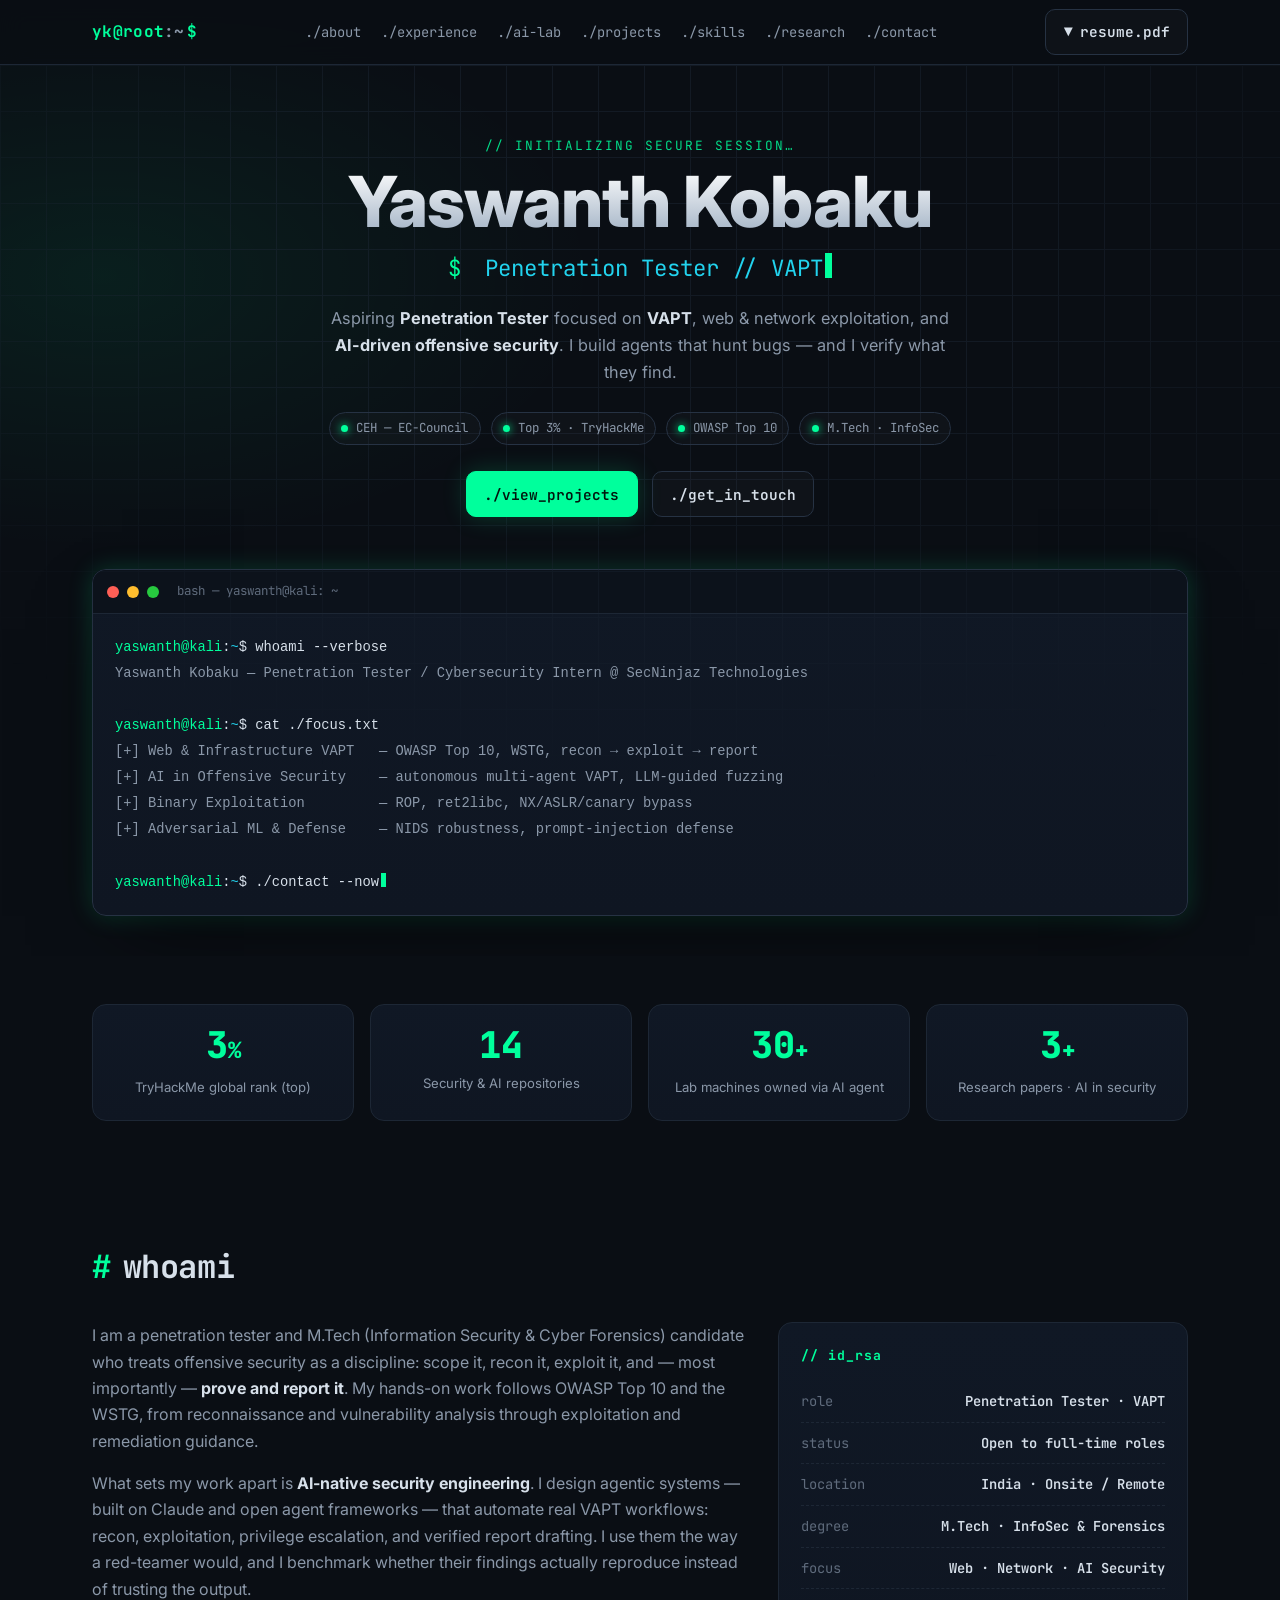
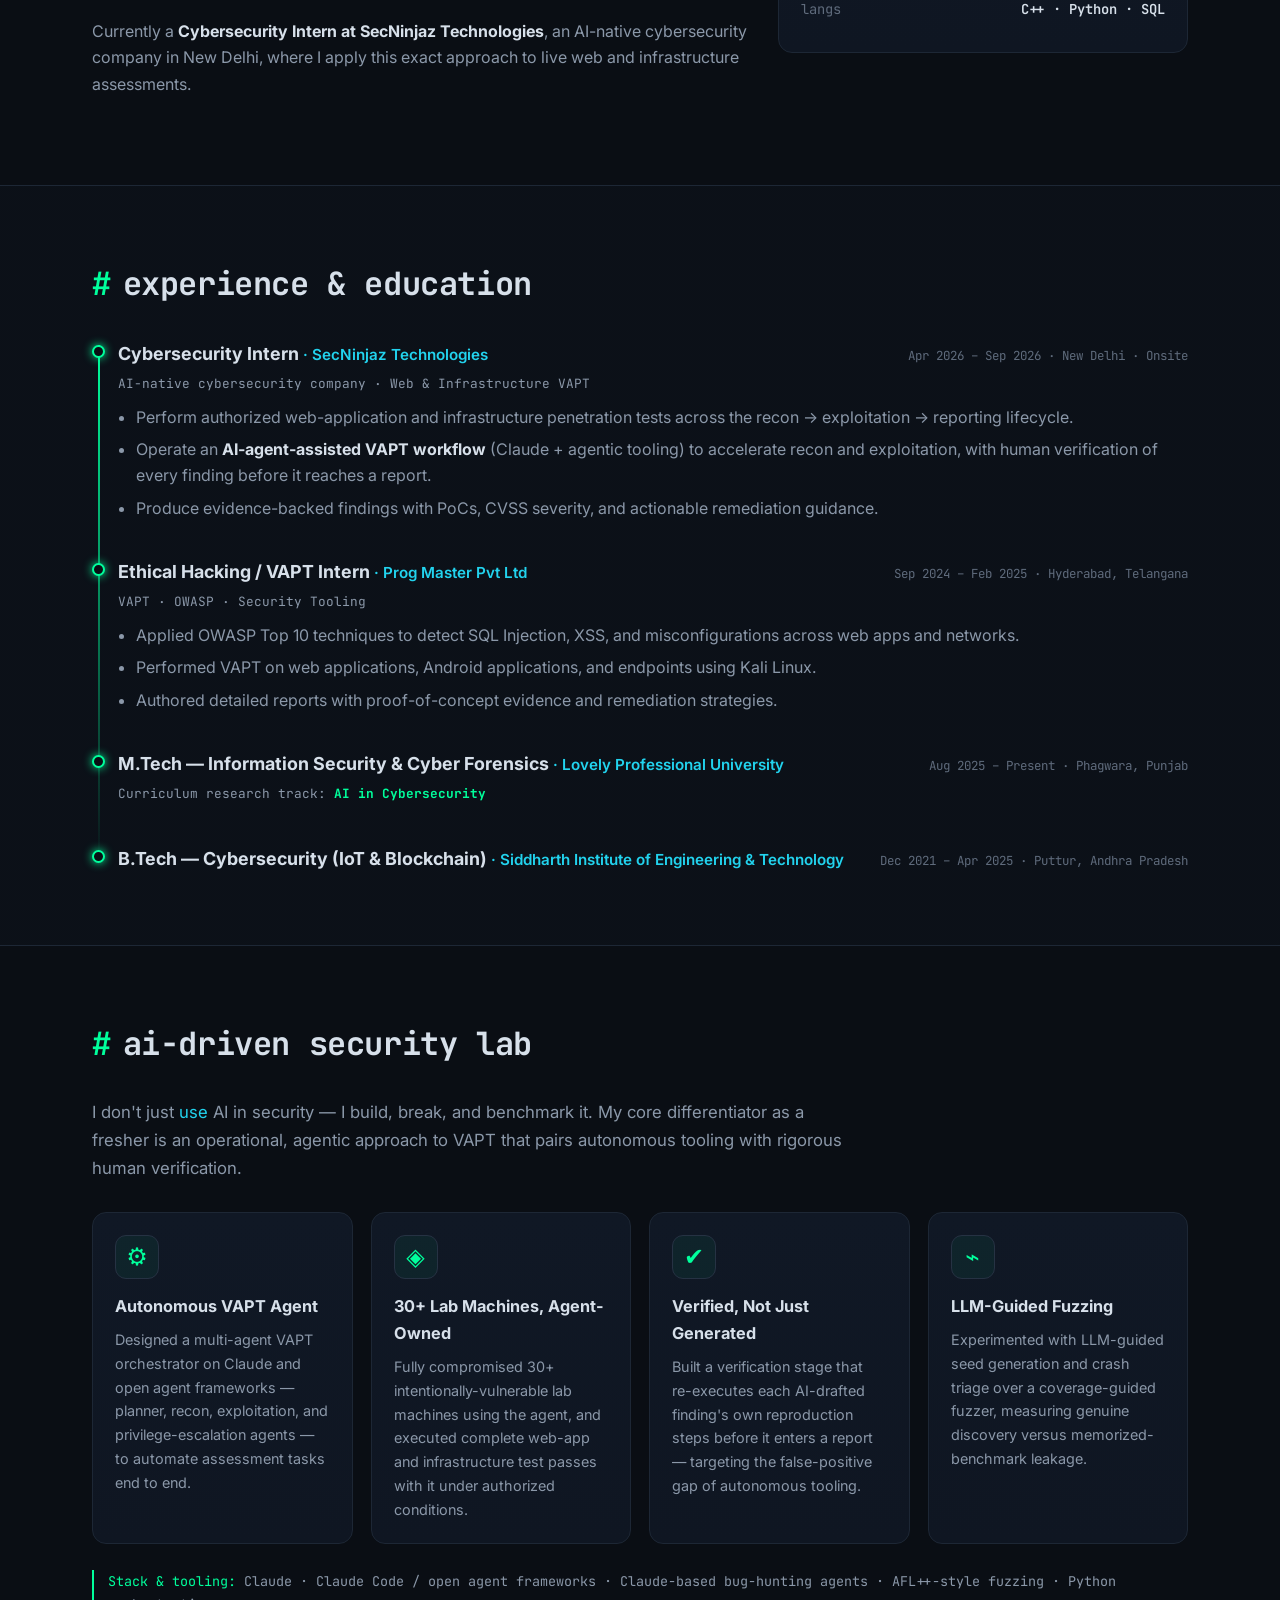
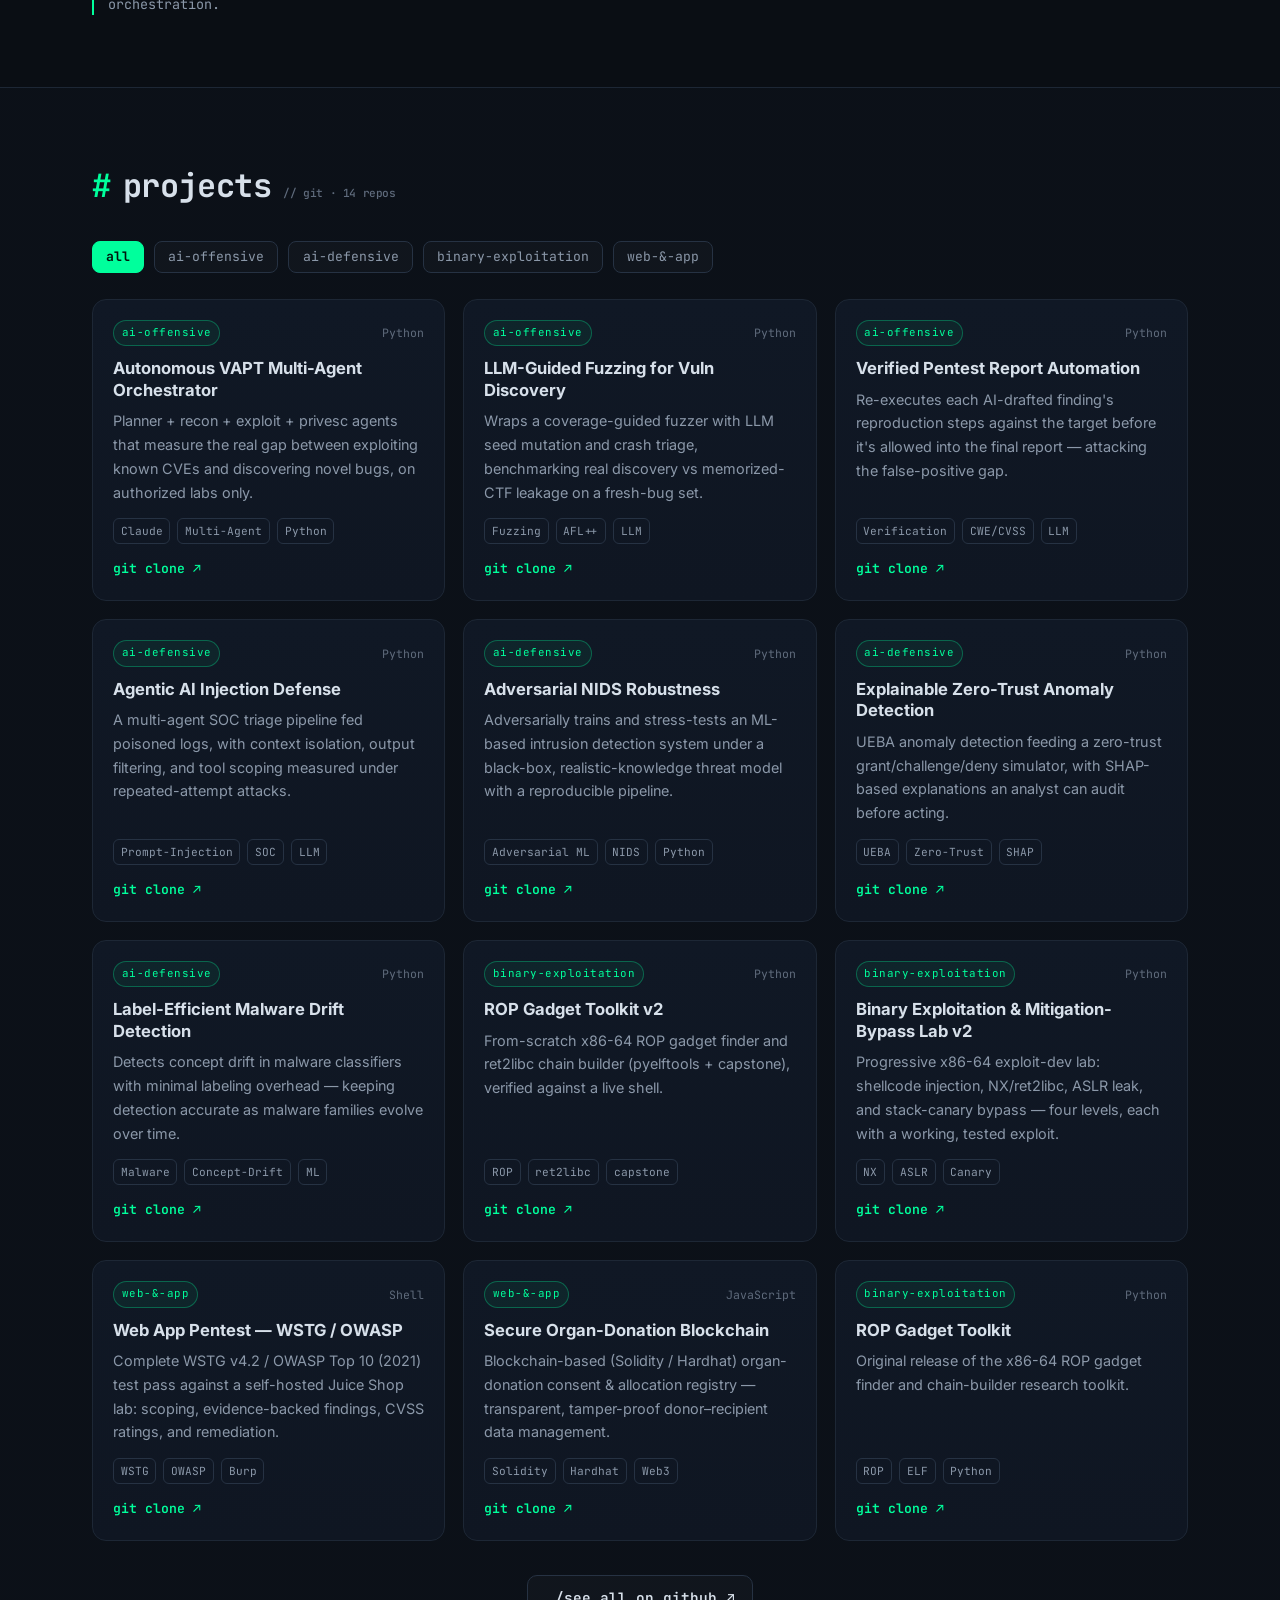
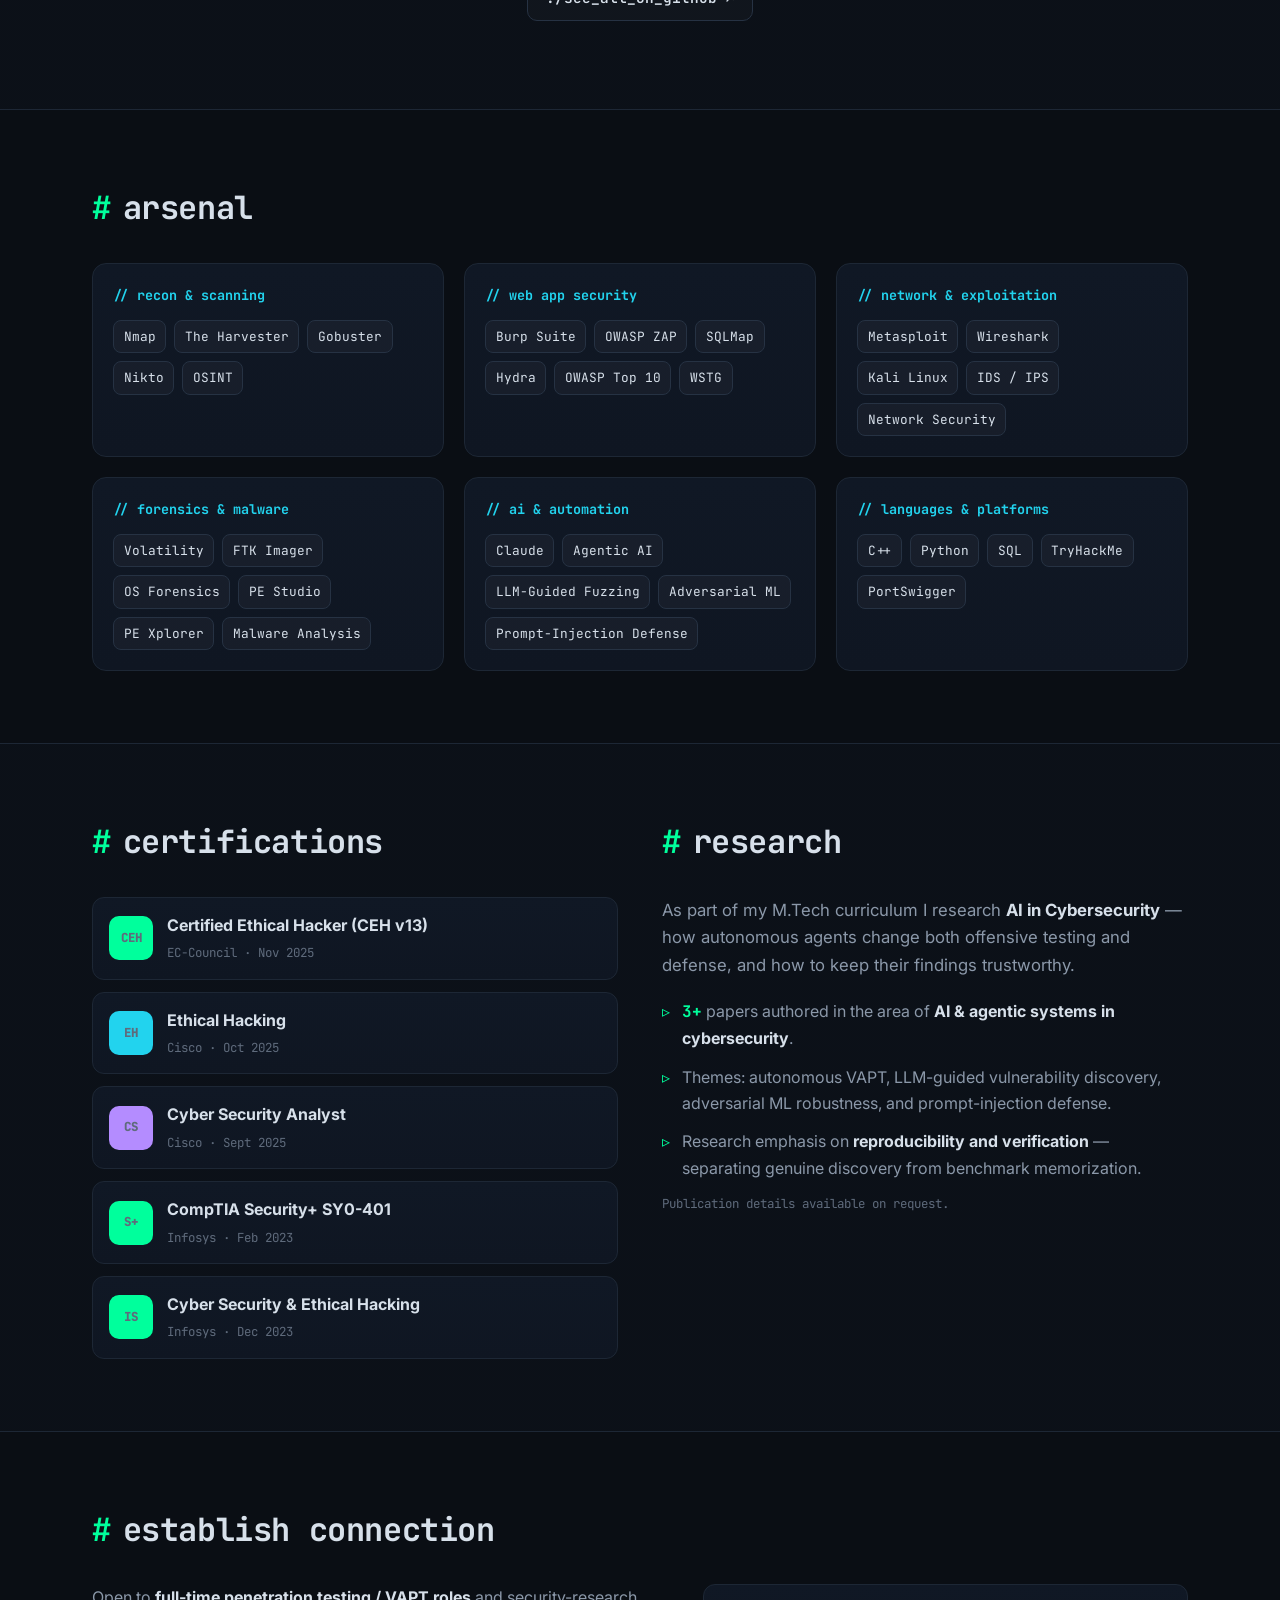
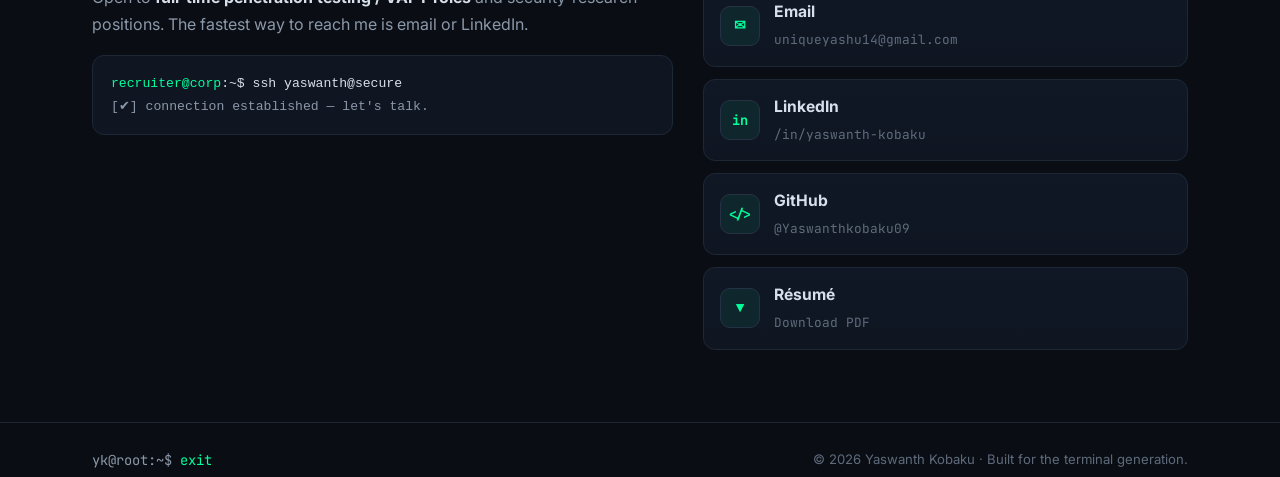
==== commit 061da4f7: "Sync both sites' content with resumes: 5 certifications (CEH v13, Cisco Oct/Sept 2025, CompTIA, 2x I" ====
--- a/cyber/index.html
+++ b/cyber/index.html
@@ -111,7 +111,7 @@
             <span class="term__title">bash — yaswanth@kali: ~</span>
           </div>
           <pre class="term__body"><code><span class="c-prompt">yaswanth@kali</span>:<span class="c-path">~</span>$ whoami --verbose
-<span class="c-out">Yaswanth Kobaku — Penetration Tester / VAPT Intern @ SecNinjaz Technologies</span>
+<span class="c-out">Yaswanth Kobaku — Penetration Tester / Cybersecurity Intern @ SecNinjaz Technologies</span>
 
 <span class="c-prompt">yaswanth@kali</span>:<span class="c-path">~</span>$ cat ./focus.txt
 <span class="c-out">[+] Web &amp; Infrastructure VAPT   — OWASP Top 10, WSTG, recon → exploit → report
@@ -151,7 +151,7 @@
               would, and I benchmark whether their findings actually reproduce instead of trusting the output.
             </p>
             <p>
-              Currently a <strong>VAPT Intern at SecNinjaz Technologies</strong>, an AI-native cybersecurity
+              Currently a <strong>Cybersecurity Intern at SecNinjaz Technologies</strong>, an AI-native cybersecurity
               company in New Delhi, where I apply this exact approach to live web and infrastructure assessments.
             </p>
           </div>
@@ -178,7 +178,7 @@
           <article class="tl">
             <div class="tl__dot"></div>
             <div class="tl__head">
-              <h3>VAPT Intern <span class="tl__at">· SecNinjaz Technologies</span></h3>
+              <h3>Cybersecurity Intern <span class="tl__at">· SecNinjaz Technologies</span></h3>
               <span class="tl__when">Apr 2026 – Sep 2026 · New Delhi · Onsite</span>
             </div>
             <p class="tl__meta">AI-native cybersecurity company · Web &amp; Infrastructure VAPT</p>
@@ -192,8 +192,8 @@
           <article class="tl">
             <div class="tl__dot"></div>
             <div class="tl__head">
-              <h3>Ethical Hacking / VAPT <span class="tl__at">· Prog Master Pvt Ltd</span></h3>
-              <span class="tl__when">Sep 2024 – Feb 2025</span>
+              <h3>Ethical Hacking / VAPT Intern <span class="tl__at">· Prog Master Pvt Ltd</span></h3>
+              <span class="tl__when">Sep 2024 – Feb 2025 · Hyderabad, Telangana</span>
             </div>
             <p class="tl__meta">VAPT · OWASP · Security Tooling</p>
             <ul class="tl__list">
@@ -434,15 +434,23 @@
           <ul class="certs">
             <li>
               <span class="certs__badge">CEH</span>
-              <div><b>Certified Ethical Hacker</b><span>EC-Council · Nov 2025</span></div>
+              <div><b>Certified Ethical Hacker (CEH v13)</b><span>EC-Council · Nov 2025</span></div>
+            </li>
+            <li>
+              <span class="certs__badge">EH</span>
+              <div><b>Ethical Hacking</b><span>Cisco · Oct 2025</span></div>
             </li>
             <li>
               <span class="certs__badge">CS</span>
-              <div><b>Cyber Security Analyst</b><span>Cisco · Mar 2026</span></div>
+              <div><b>Cyber Security Analyst</b><span>Cisco · Sept 2025</span></div>
             </li>
             <li>
-              <span class="certs__badge">EH</span>
-              <div><b>Ethical Hacking</b><span>Cisco · Mar 2026</span></div>
+              <span class="certs__badge">S+</span>
+              <div><b>CompTIA Security+ SY0-401</b><span>Infosys · Feb 2023</span></div>
+            </li>
+            <li>
+              <span class="certs__badge">IS</span>
+              <div><b>Cyber Security &amp; Ethical Hacking</b><span>Infosys · Dec 2023</span></div>
             </li>
           </ul>
         </div>
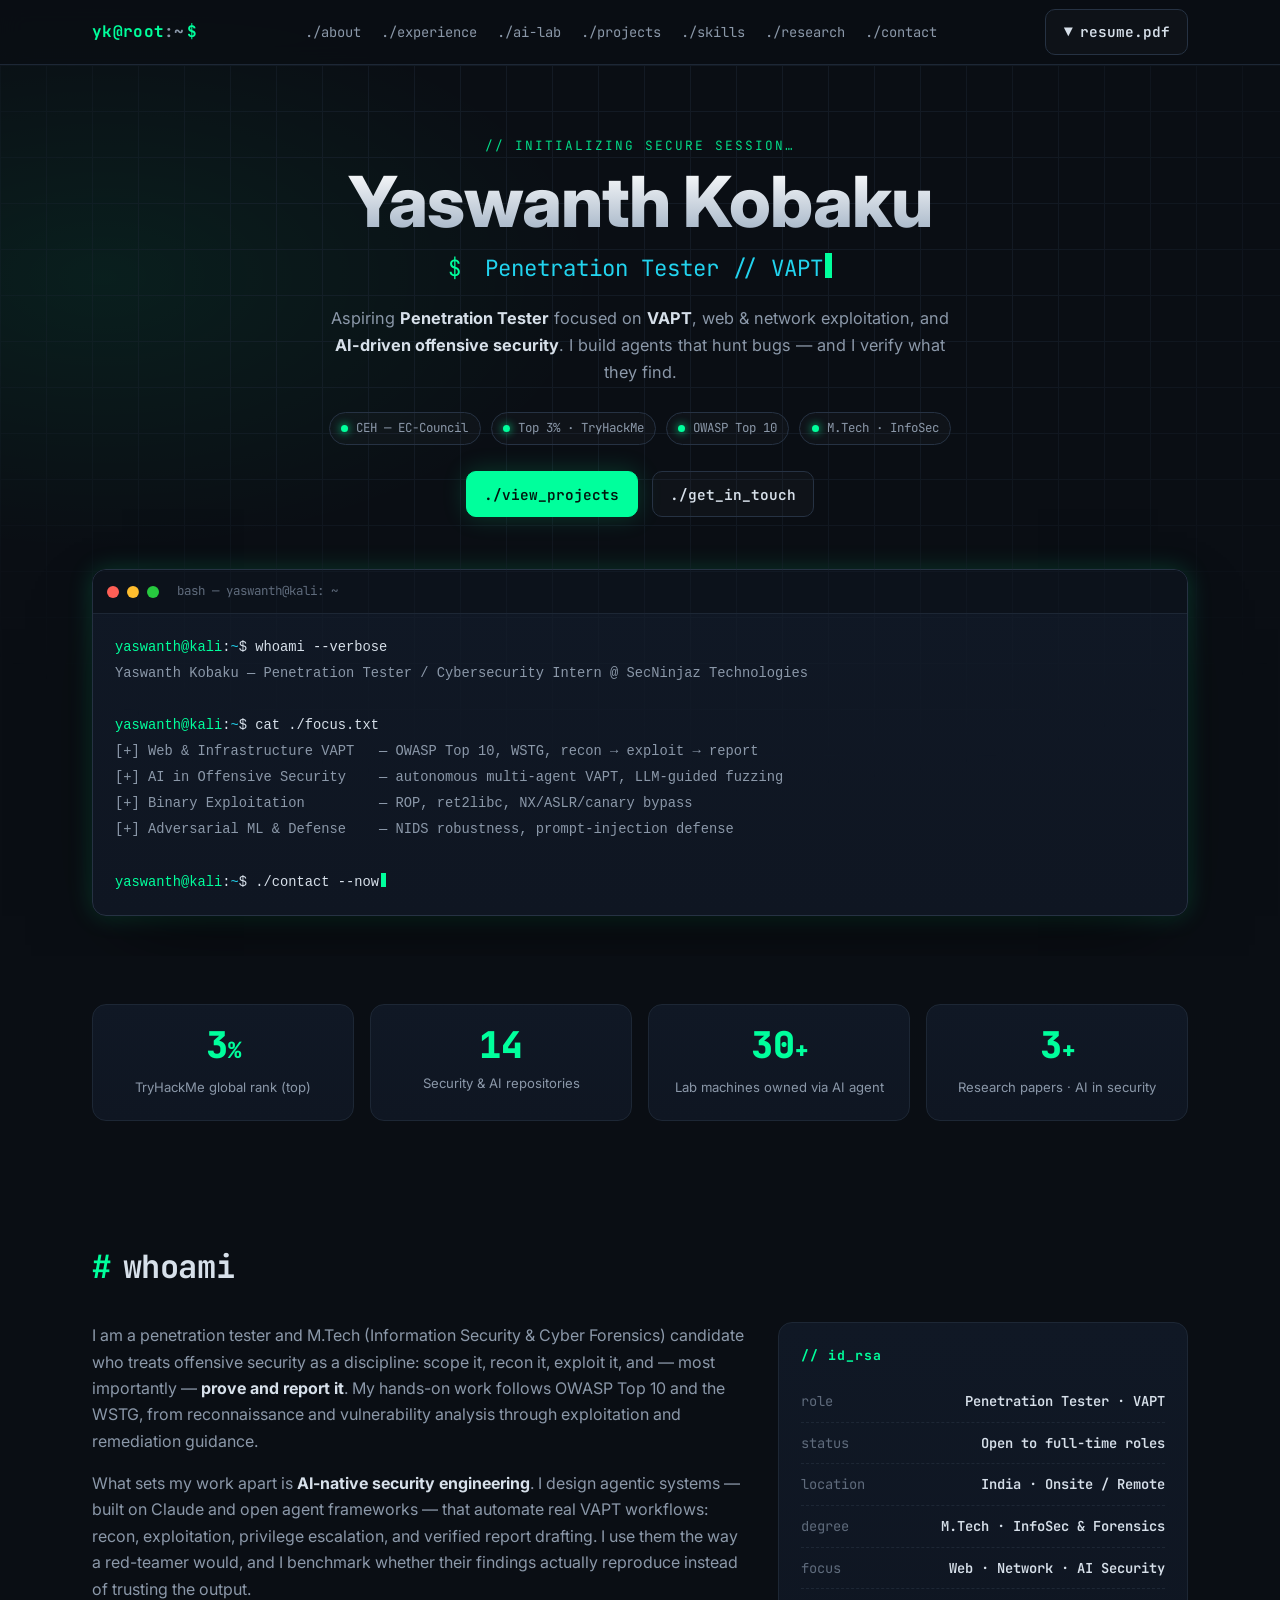
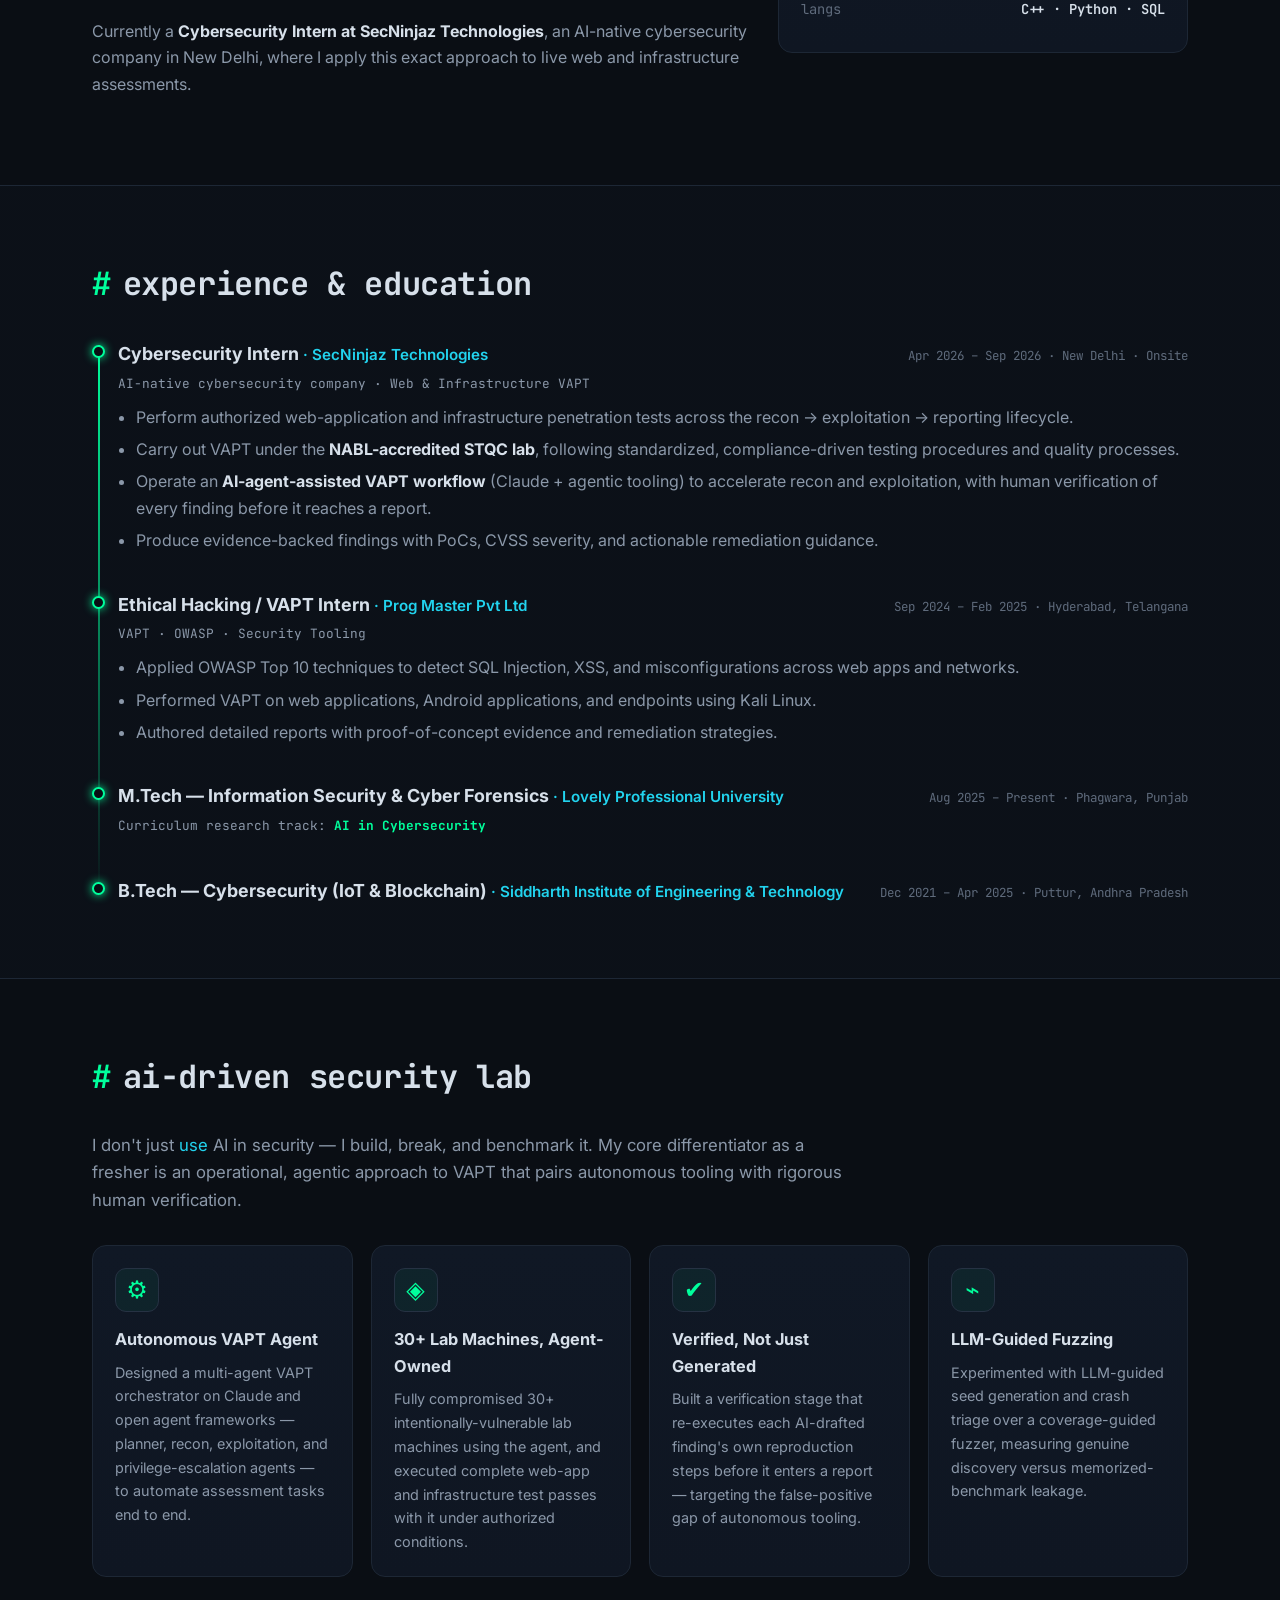
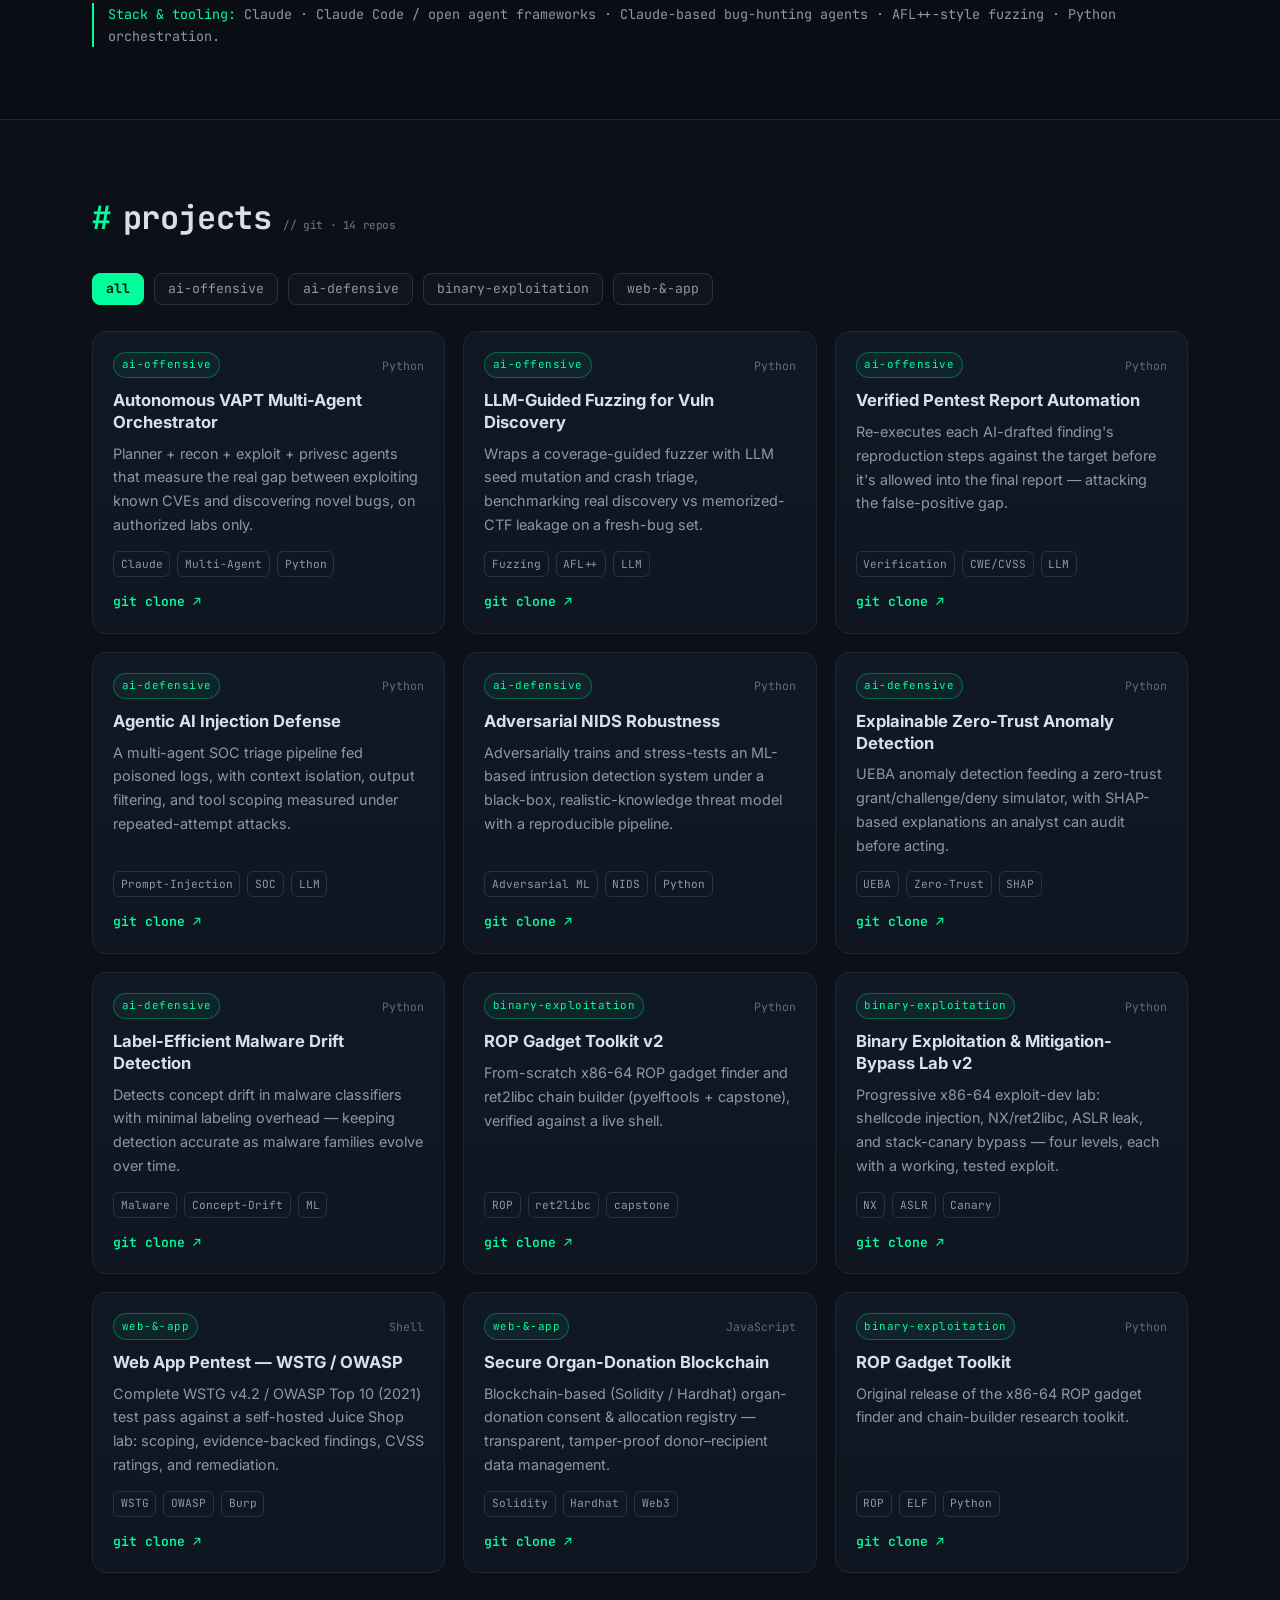
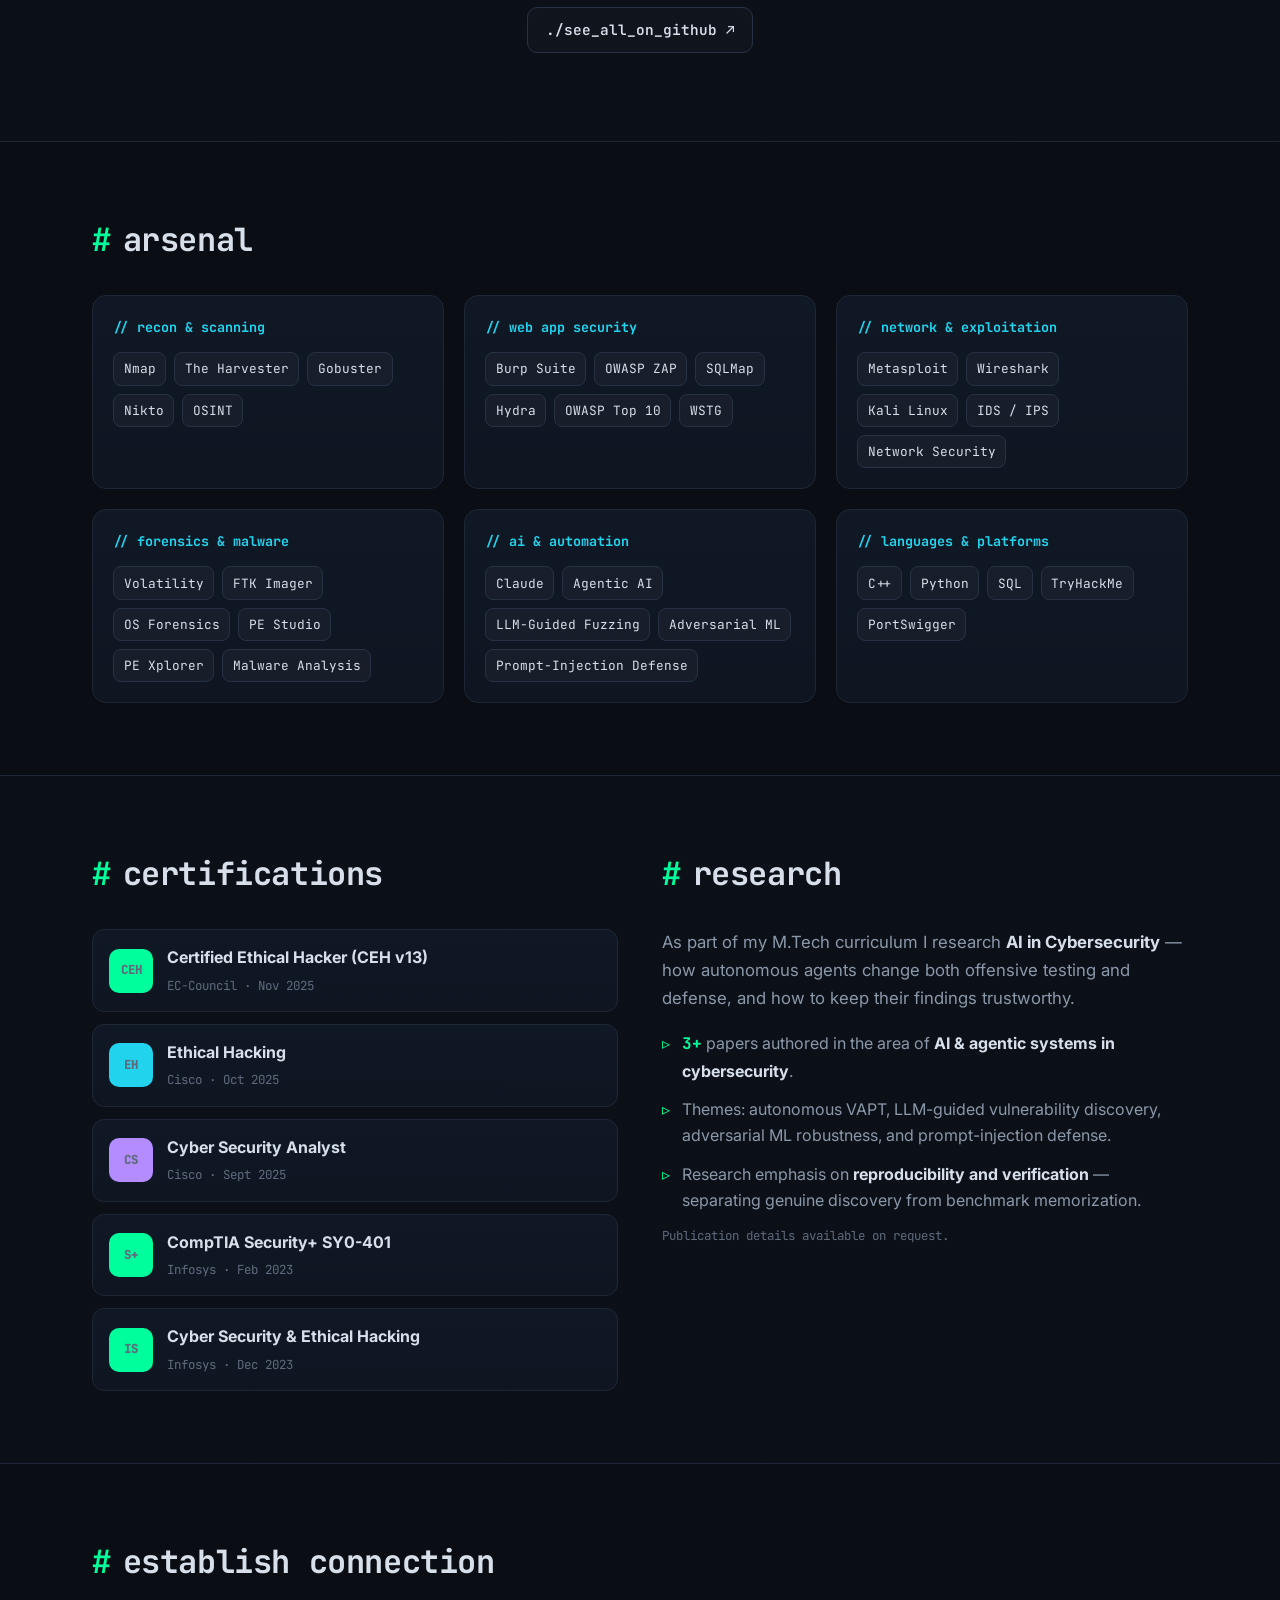
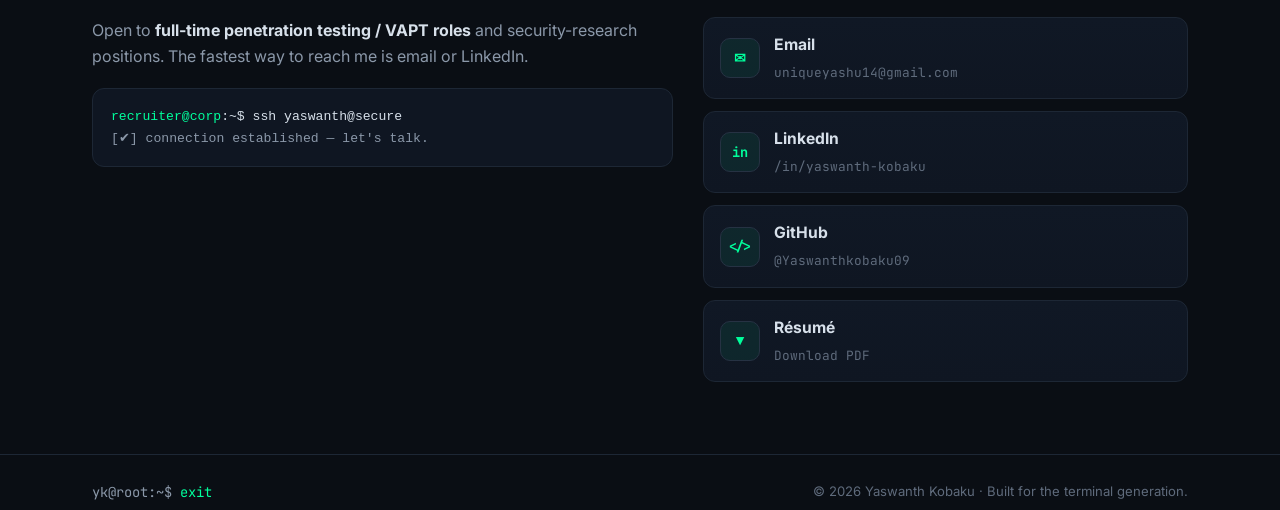
==== commit df36e594: "Add NABL-accredited STQC lab detail to SecNinjaz experience on both sites Co-Authored-By: Claude Opu" ====
--- a/cyber/index.html
+++ b/cyber/index.html
@@ -184,6 +184,7 @@
             <p class="tl__meta">AI-native cybersecurity company · Web &amp; Infrastructure VAPT</p>
             <ul class="tl__list">
               <li>Perform authorized web-application and infrastructure penetration tests across the recon → exploitation → reporting lifecycle.</li>
+              <li>Carry out VAPT under the <strong>NABL-accredited STQC lab</strong>, following standardized, compliance-driven testing procedures and quality processes.</li>
               <li>Operate an <strong>AI-agent-assisted VAPT workflow</strong> (Claude + agentic tooling) to accelerate recon and exploitation, with human verification of every finding before it reaches a report.</li>
               <li>Produce evidence-backed findings with PoCs, CVSS severity, and actionable remediation guidance.</li>
             </ul>
